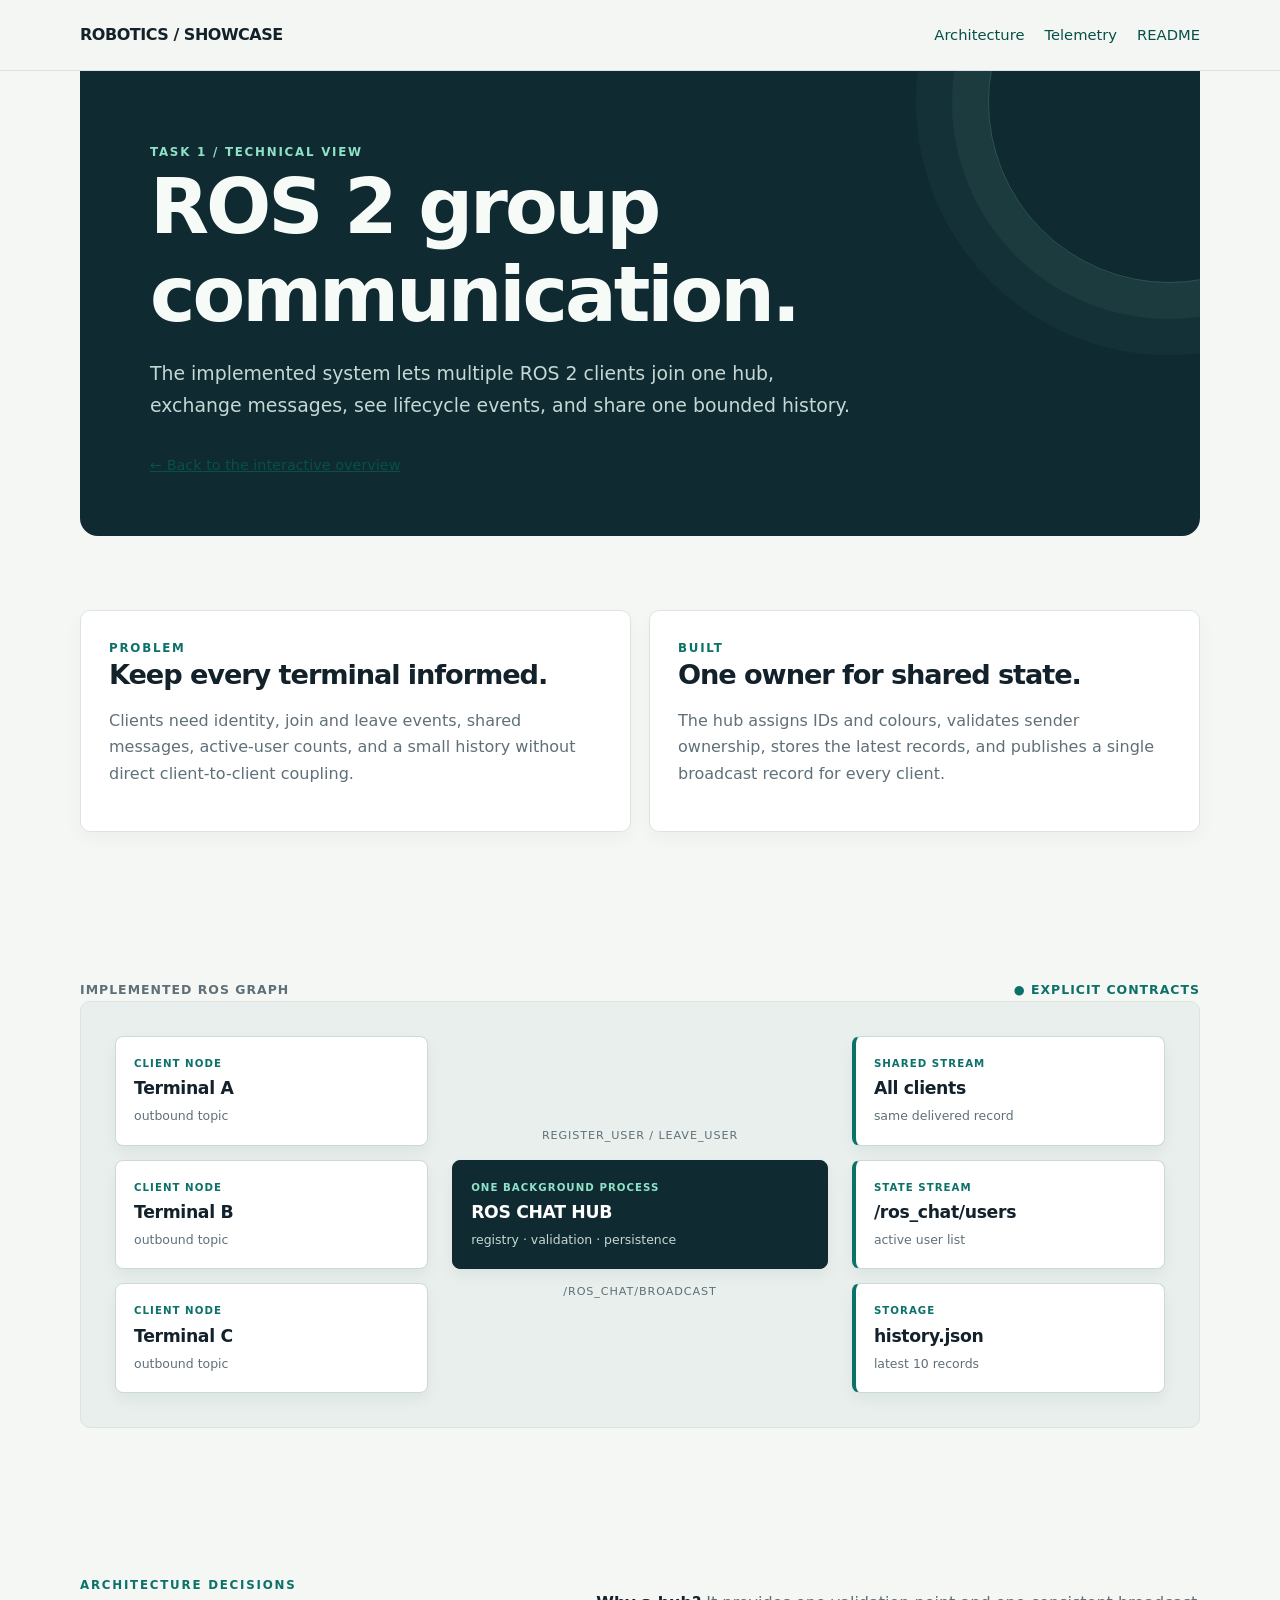
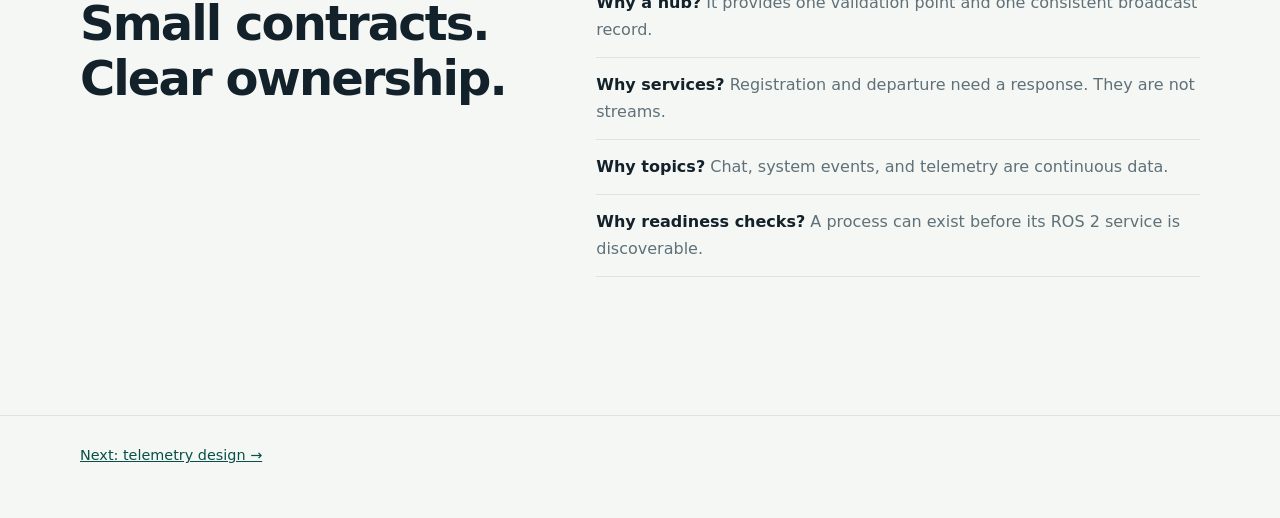
==== site/task1.html @ 0a9f4321 "Focus portfolio on Task 1 and telemetry" ====
<!doctype html><html lang="en"><head><meta charset="utf-8"><meta name="viewport" content="width=device-width, initial-scale=1"><title>Task 1 Architecture — Robotics Showcase</title><link rel="stylesheet" href="styles.css"></head><body><header class="topbar"><div class="wrap nav"><a class="brand" href="index.html">ROBOTICS / SHOWCASE</a><nav><a href="index.html#architecture">Architecture</a><a href="telemetry.html">Telemetry</a><a href="https://github.com/BrennanOwYong/robotics_showcase">README</a></nav></div></header><main><section class="wrap project-hero"><div class="eyebrow">Task 1 / Technical view</div><h1>ROS 2 group communication.</h1><p class="lede">The implemented system lets multiple ROS 2 clients join one hub, exchange messages, see lifecycle events, and share one bounded history.</p><a class="back" href="index.html">← Back to the interactive overview</a></section><section class="wrap section compact-grid"><article class="card"><div class="eyebrow">Problem</div><h2>Keep every terminal informed.</h2><p>Clients need identity, join and leave events, shared messages, active-user counts, and a small history without direct client-to-client coupling.</p></article><article class="card"><div class="eyebrow">Built</div><h2>One owner for shared state.</h2><p>The hub assigns IDs and colours, validates sender ownership, stores the latest records, and publishes a single broadcast record for every client.</p></article></section><section class="wrap section"><div class="diagram-caption"><span>Implemented ROS graph</span><span class="live-dot">● explicit contracts</span></div><div class="large-architecture"><div class="large-column"><div class="node client"><small>client node</small><strong>Terminal A</strong><span>outbound topic</span></div><div class="node client"><small>client node</small><strong>Terminal B</strong><span>outbound topic</span></div><div class="node client"><small>client node</small><strong>Terminal C</strong><span>outbound topic</span></div></div><div class="large-center"><div class="connector-label">register_user / leave_user</div><div class="node hub"><small>one background process</small><strong>ROS CHAT HUB</strong><span>registry · validation · persistence</span></div><div class="connector-label">/ros_chat/broadcast</div></div><div class="large-column"><div class="node output"><small>shared stream</small><strong>All clients</strong><span>same delivered record</span></div><div class="node output"><small>state stream</small><strong>/ros_chat/users</strong><span>active user list</span></div><div class="node output"><small>storage</small><strong>history.json</strong><span>latest 10 records</span></div></div></div></section><section class="wrap section split"><div><div class="eyebrow">Architecture decisions</div><h2>Small contracts. Clear ownership.</h2></div><div class="decision-stack"><p><strong>Why a hub?</strong> It provides one validation point and one consistent broadcast record.</p><p><strong>Why services?</strong> Registration and departure need a response. They are not streams.</p><p><strong>Why topics?</strong> Chat, system events, and telemetry are continuous data.</p><p><strong>Why readiness checks?</strong> A process can exist before its ROS 2 service is discoverable.</p></div></section></main><footer class="site-footer"><div class="wrap"><a href="telemetry.html">Next: telemetry design →</a></div></footer></body></html>
---- site/styles.css ----
:root {
  --ink: #13212b;
  --muted: #5f7078;
  --paper: #f5f7f4;
  --card: #ffffff;
  --line: #dbe4e1;
  --accent: #0c7168;
  --accent-dark: #075047;
  --warm: #f2b84b;
  --max: 1120px;
}

* { box-sizing: border-box; }
html { scroll-behavior: smooth; }
body { margin: 0; color: var(--ink); background: var(--paper); font: 16px/1.65 Inter, ui-sans-serif, system-ui, -apple-system, sans-serif; }
a { color: var(--accent-dark); }
a:hover { color: var(--accent); }
.wrap { width: min(var(--max), calc(100% - 40px)); margin: 0 auto; }
.topbar { padding: 22px 0; border-bottom: 1px solid var(--line); background: rgba(245,247,244,.92); }
.nav { display: flex; justify-content: space-between; gap: 24px; align-items: center; }
.brand { font-weight: 800; letter-spacing: -.03em; text-decoration: none; color: var(--ink); }
.nav a:not(.brand) { margin-left: 20px; text-decoration: none; font-size: .92rem; }
.eyebrow { color: var(--accent); text-transform: uppercase; letter-spacing: .15em; font-size: .74rem; font-weight: 800; }
.hero { position: relative; isolation: isolate; overflow: hidden; padding: 92px 72px 78px; max-width: var(--max); color: #f6fbf8; background: #102a32; border-radius: 0 0 18px 18px; }
.hero::before { content: ""; position: absolute; z-index: -1; width: 450px; height: 450px; right: -120px; top: -180px; border: 1px solid rgba(142, 226, 199, .25); border-radius: 50%; box-shadow: 0 0 0 44px rgba(142, 226, 199, .05), 0 0 0 88px rgba(142, 226, 199, .04), 0 0 0 132px rgba(142, 226, 199, .03); }
.hero::after { content: ""; position: absolute; z-index: -1; inset: 0; opacity: .12; background-image: linear-gradient(rgba(255,255,255,.22) 1px, transparent 1px), linear-gradient(90deg, rgba(255,255,255,.22) 1px, transparent 1px); background-size: 36px 36px; mask-image: linear-gradient(90deg, #000, transparent 80%); }
.hero .eyebrow { color: #8ee2c7; }
.hero .lede { color: #c5d8d4; max-width: 700px; }
.hero-actions { display: flex; flex-wrap: wrap; align-items: center; gap: 18px; }
.text-link { color: #bce9db; text-decoration: none; font-weight: 700; }
.text-link:hover { color: #fff; }
h1, h2, h3 { line-height: 1.15; letter-spacing: -.04em; margin: 0 0 18px; }
h1 { font-size: clamp(2.8rem, 7vw, 5.8rem); }
h2 { font-size: clamp(2rem, 4vw, 3rem); }
h3 { font-size: 1.3rem; }
.lede { color: var(--muted); font-size: 1.18rem; max-width: 720px; }
.button { display: inline-block; margin-top: 20px; padding: 12px 18px; color: #fff; background: var(--accent-dark); border-radius: 4px; text-decoration: none; font-weight: 700; }
.button:hover { color: #fff; background: var(--accent); }
.metrics { display: grid; grid-template-columns: repeat(4, 1fr); margin-top: 26px; border-bottom: 1px solid var(--line); }
.metrics div { display: flex; flex-direction: column; gap: 1px; padding: 20px 24px; border-left: 1px solid var(--line); }
.metrics div:first-child { border-left: 0; padding-left: 0; }
.metrics strong { color: var(--accent-dark); font-size: 2rem; letter-spacing: -.06em; }
.metrics span { color: var(--muted); font-size: .78rem; text-transform: uppercase; letter-spacing: .1em; }
.section { padding: 74px 0; }
.section-head { display: flex; justify-content: space-between; align-items: end; gap: 20px; margin-bottom: 24px; }
.section-head p { max-width: 550px; color: var(--muted); margin: 0; }
.filterbar { display: flex; flex-wrap: wrap; align-items: center; gap: 8px; margin: 28px 0 20px; }
.filter-label { margin-right: 5px; color: var(--muted); font-size: .78rem; text-transform: uppercase; letter-spacing: .1em; font-weight: 800; }
.filter { padding: 8px 13px; color: var(--muted); background: transparent; border: 1px solid var(--line); border-radius: 999px; font: inherit; font-size: .84rem; cursor: pointer; }
.filter:hover, .filter.is-active { color: #fff; background: var(--accent-dark); border-color: var(--accent-dark); }
.grid { display: grid; grid-template-columns: repeat(2, 1fr); gap: 18px; }
.card { padding: 28px; background: var(--card); border: 1px solid var(--line); border-radius: 10px; box-shadow: 0 7px 18px rgba(16, 46, 50, .04); }
.card p { color: var(--muted); }
.card-link { text-decoration: none; display: block; color: inherit; height: 100%; }
.card-link { transition: transform .18s ease, box-shadow .18s ease, border-color .18s ease; }
.card-link.reveal { animation: rise .5s both; }
.card-link:hover { transform: translateY(-4px); border-color: #8fcabc; box-shadow: 0 15px 30px rgba(16, 46, 50, .1); }
.card-link:hover h3 { color: var(--accent); }
.card-link[hidden] { display: none; }
.tags { display: flex; flex-wrap: wrap; gap: 7px; margin: 18px 0 0; }
.tag { color: var(--accent-dark); background: #e7f1ee; padding: 4px 8px; border-radius: 999px; font-size: .78rem; font-weight: 700; }
.split { display: grid; grid-template-columns: .85fr 1.15fr; gap: 70px; }
.split p, .split li { color: var(--muted); }
.section-intro { max-width: 360px; }
.approach-list { border-top: 1px solid var(--line); }
.approach-list div { display: grid; grid-template-columns: 46px 1fr; gap: 16px; border-bottom: 1px solid var(--line); }
.approach-list span { padding-top: 18px; color: var(--accent); font-weight: 800; font-size: .8rem; }
.approach-list p { margin: 14px 0; }
.site-footer { margin-top: 64px; padding: 28px 0 50px; border-top: 1px solid var(--line); color: var(--muted); font-size: .9rem; }
.project-hero { position: relative; isolation: isolate; overflow: hidden; padding: 72px 70px 58px; max-width: var(--max); color: #f6fbf8; background: #102a32; border-radius: 0 0 18px 18px; }
.project-hero::after { content: ""; position: absolute; z-index: -1; width: 360px; height: 360px; right: -150px; top: -150px; border: 1px solid rgba(142,226,199,.22); border-radius: 50%; box-shadow: 0 0 0 36px rgba(142,226,199,.05), 0 0 0 72px rgba(142,226,199,.04); }
.project-hero .eyebrow { color: #8ee2c7; }
.project-hero .lede { color: #c5d8d4; }
.project-hero h1 { font-size: clamp(2.6rem, 6vw, 4.8rem); }
.project-meta { display: flex; flex-wrap: wrap; gap: 8px; margin-top: 24px; }
.project-body { display: grid; grid-template-columns: 1.4fr .6fr; gap: 54px; padding-bottom: 70px; }
.project-body h2 { margin-top: 42px; font-size: 2rem; }
.project-body h2:first-child { margin-top: 0; }
.project-body p, .project-body li { color: var(--muted); }
.facts { height: max-content; position: sticky; top: 20px; }
.facts dl { margin: 0; }
.facts dt { margin-top: 18px; color: var(--accent); font-size: .75rem; font-weight: 800; letter-spacing: .1em; text-transform: uppercase; }
.facts dd { margin: 3px 0 0; color: var(--ink); }
code { padding: 2px 5px; background: #eaf0ee; border-radius: 3px; font-size: .9em; }
pre { padding: 18px; overflow-x: auto; background: #15252a; color: #d9ebe6; border-radius: 6px; }
.back { display: inline-block; margin-top: 14px; font-size: .9rem; }
@keyframes rise { from { opacity: 0; transform: translateY(9px); } to { opacity: 1; transform: translateY(0); } }
@media (max-width: 760px) { .nav { align-items: flex-start; } .nav a:not(.brand) { margin-left: 10px; } .grid, .split, .project-body, .metrics { grid-template-columns: 1fr; } .hero, .project-hero { padding: 60px 28px; border-radius: 0 0 12px 12px; } .hero h1 { font-size: clamp(2.6rem, 14vw, 4rem); } .metrics div, .metrics div:first-child { padding: 14px 0; border-left: 0; border-bottom: 1px solid var(--line); } .metrics div:last-child { border-bottom: 0; } .facts { position: static; } }

/* Task 1 and telemetry presentation */
.view-tabs { display: flex; gap: 8px; margin: 28px 0 12px; }
.view-tab { padding: 12px 16px; color: var(--muted); background: #e9efec; border: 1px solid transparent; border-radius: 6px 6px 0 0; font: inherit; font-size: .88rem; font-weight: 800; cursor: pointer; }
.view-tab:hover, .view-tab.is-active { color: #fff; background: var(--accent-dark); }
.architecture-panel { display: none; padding: 24px; background: #e8efec; border: 1px solid var(--line); border-radius: 0 10px 10px 10px; }
.architecture-panel.is-active { display: block; animation: rise .3s both; }
.diagram-caption, .diagram-foot { display: flex; justify-content: space-between; gap: 18px; color: var(--muted); font-size: .78rem; text-transform: uppercase; letter-spacing: .08em; font-weight: 800; }
.diagram-foot { margin-top: 22px; color: var(--accent-dark); font-size: .72rem; }
.live-dot { color: var(--accent); }.live-dot.amber { color: #b77718; }
.flow-diagram { display: grid; grid-template-columns: 1fr auto 1fr auto 1fr; align-items: center; gap: 14px; margin: 24px 0 0; }
.node { display: flex; flex-direction: column; gap: 3px; min-height: 100px; justify-content: center; padding: 18px; background: #fff; border: 1px solid #cbdad5; border-radius: 8px; box-shadow: 0 7px 15px rgba(16,46,50,.05); }
.node small { color: var(--accent); text-transform: uppercase; letter-spacing: .1em; font-size: .64rem; font-weight: 800; }.node strong { font-size: 1.08rem; letter-spacing: -.02em; }.node span { color: var(--muted); font-size: .78rem; }
.node.hub { color: #fff; background: #102a32; border-color: #102a32; }.node.hub small { color: #8ee2c7; }.node.hub span { color: #c5d8d4; }
.arrow { color: var(--accent-dark); text-align: center; font-size: 1.5rem; font-weight: 800; }.arrow span { display: block; color: var(--muted); font-size: .64rem; text-transform: uppercase; letter-spacing: .08em; }
.compact-grid { display: grid; grid-template-columns: 1fr 1fr; gap: 18px; }.compact-grid h2 { font-size: 1.7rem; }.inline-link { display: inline-block; margin-top: 12px; font-weight: 800; text-decoration: none; }
.decision-grid { display: grid; grid-template-columns: 1fr 1fr; gap: 16px; }.decision { padding: 20px; border-top: 2px solid var(--accent); background: #fff; }.decision span, .story-step > span { color: var(--accent); font-size: .75rem; font-weight: 900; letter-spacing: .1em; }.decision h3 { margin: 8px 0 6px; font-size: 1.05rem; }.decision p, .story-step p { margin: 0; color: var(--muted); font-size: .92rem; }
.telemetry-section { padding-top: 42px; }.telemetry-console { overflow: hidden; margin: 24px 0 10px; color: #d9ebe6; background: #15252a; border-radius: 9px; box-shadow: 0 12px 28px rgba(16,46,50,.15); }.console-head { display: flex; align-items: center; gap: 14px; padding: 13px 18px; background: #1e353b; font-size: .78rem; }.console-head i { display: inline-block; width: 8px; height: 8px; margin-right: 4px; background: #ef6b5b; border-radius: 50%; }.console-head i:nth-child(2) { background: #f2b84b; }.console-head i:nth-child(3) { background: #77d6a9; }.console-state { margin-left: auto; color: #8aa7a1; }.console-body { padding: 22px; }.event-buttons { display: flex; flex-wrap: wrap; gap: 8px; }.event-buttons button { padding: 8px 10px; color: #b8d9d0; background: transparent; border: 1px solid #45625f; border-radius: 4px; font: inherit; font-size: .72rem; font-weight: 800; cursor: pointer; }.event-buttons button:hover, .event-buttons button.is-selected { color: #15252a; background: #8ee2c7; }.console-body pre { margin: 22px 0; padding: 0; color: #b8d9d0; background: transparent; }.console-result { display: flex; align-items: center; gap: 9px; color: #8ee2c7; font-size: .82rem; }.pulse { width: 7px; height: 7px; background: #8ee2c7; border-radius: 50%; box-shadow: 0 0 0 5px rgba(142,226,199,.14); }
.project-hero { position: relative; isolation: isolate; overflow: hidden; padding: 72px 70px 58px; max-width: var(--max); color: #f6fbf8; background: #102a32; border-radius: 0 0 18px 18px; }.project-hero::after { content: ""; position: absolute; z-index: -1; width: 360px; height: 360px; right: -150px; top: -150px; border: 1px solid rgba(142,226,199,.22); border-radius: 50%; box-shadow: 0 0 0 36px rgba(142,226,199,.05), 0 0 0 72px rgba(142,226,199,.04); }.project-hero .eyebrow { color: #8ee2c7; }.project-hero .lede { color: #c5d8d4; }.project-hero h1 { font-size: clamp(2.6rem, 6vw, 4.8rem); }
.large-architecture { display: grid; grid-template-columns: 1fr 1.2fr 1fr; align-items: center; gap: 24px; padding: 34px; background: #e8efec; border: 1px solid var(--line); border-radius: 10px; }.large-column { display: grid; gap: 14px; }.large-center { display: grid; gap: 14px; align-items: center; }.connector-label { color: var(--muted); text-align: center; font-size: .7rem; text-transform: uppercase; letter-spacing: .08em; }.node.output { border-left: 4px solid var(--accent); }.decision-stack p { margin: 0; padding: 14px 0; color: var(--muted); border-bottom: 1px solid var(--line); }.decision-stack strong { color: var(--ink); }.telemetry-story { max-width: 760px; margin: 0 auto; }.story-step { display: grid; grid-template-columns: 54px 1fr; gap: 18px; align-items: start; padding: 20px 24px; background: #fff; border: 1px solid var(--line); border-radius: 8px; }.story-step h3 { margin: 0 0 4px; }.story-line { width: 2px; height: 28px; margin-left: 27px; background: #a7cec1; }.code-card { margin: 0; background: #15252a; color: #b8d9d0; }
@media (max-width: 760px) { .flow-diagram { grid-template-columns: 1fr; }.arrow { transform: rotate(90deg); }.diagram-foot, .diagram-caption { flex-direction: column; gap: 6px; }.decision-grid, .compact-grid, .large-architecture { grid-template-columns: 1fr; }.large-architecture { padding: 20px; } }
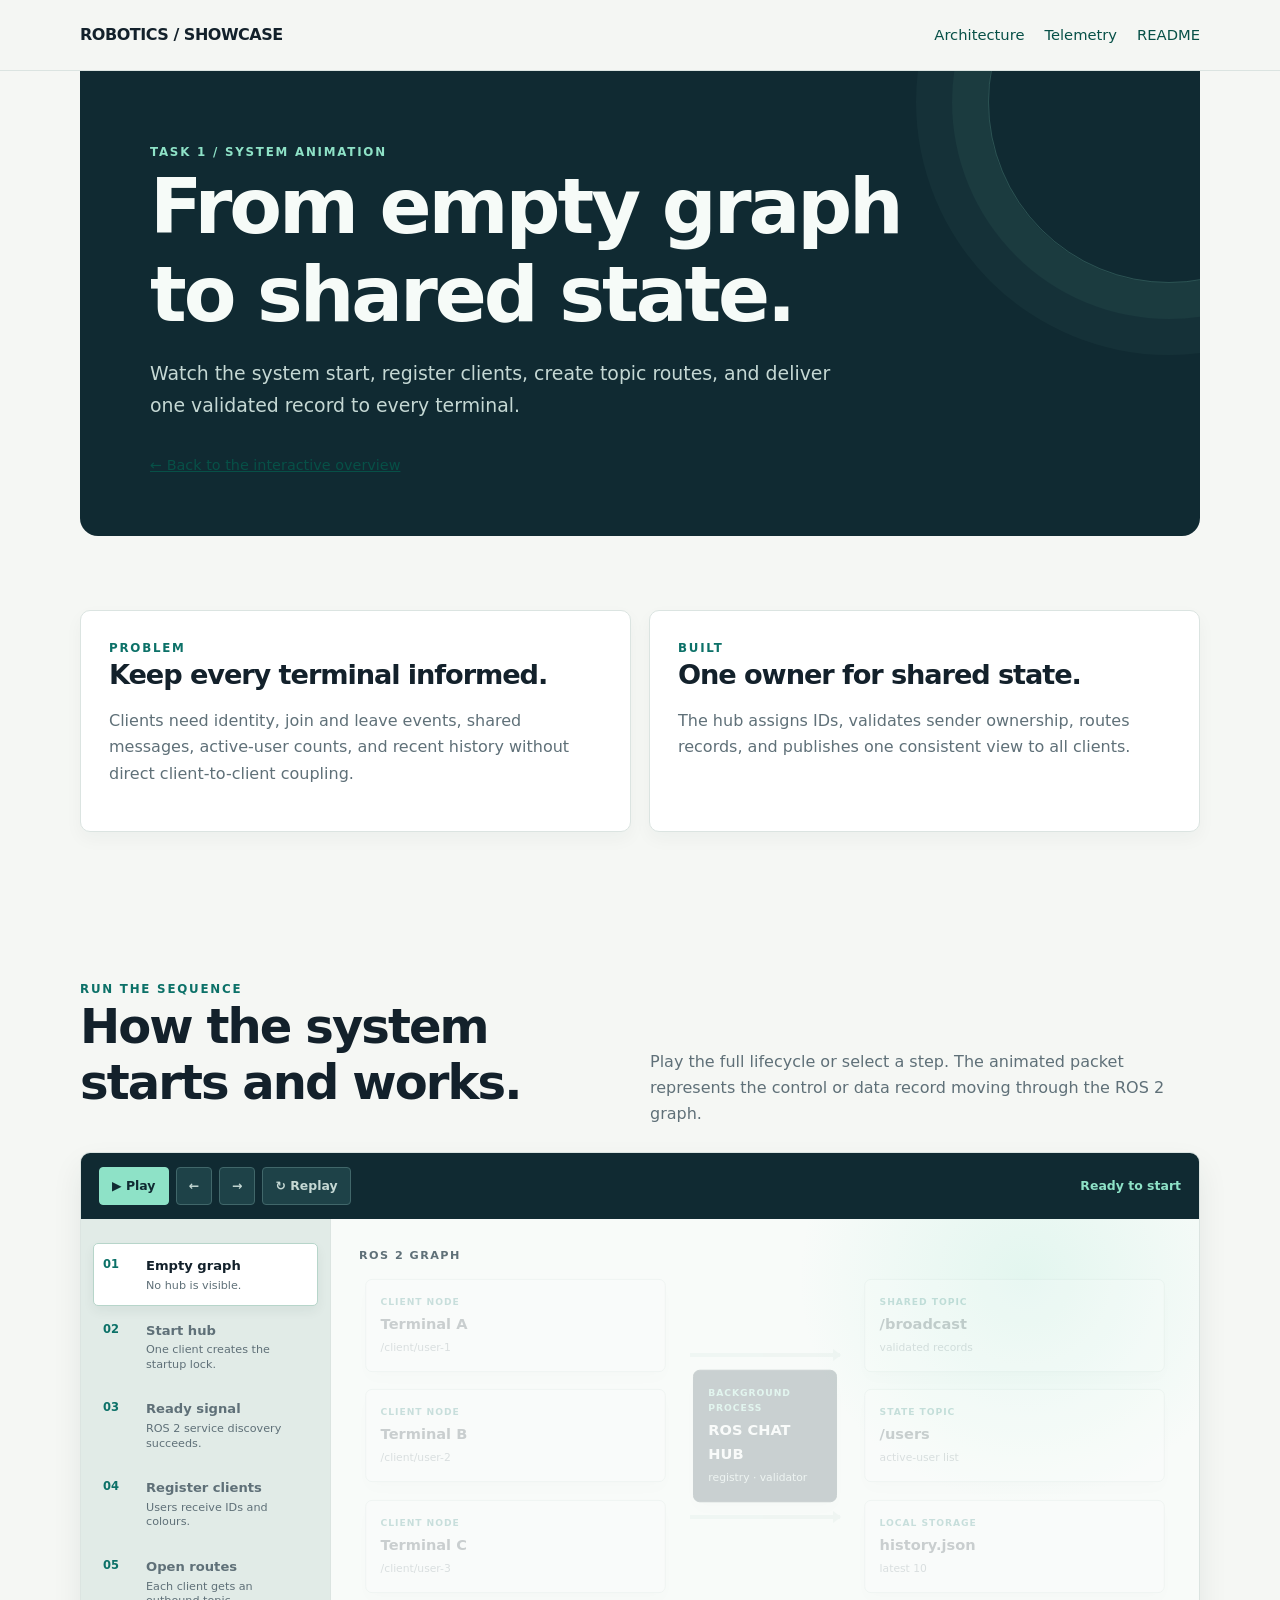
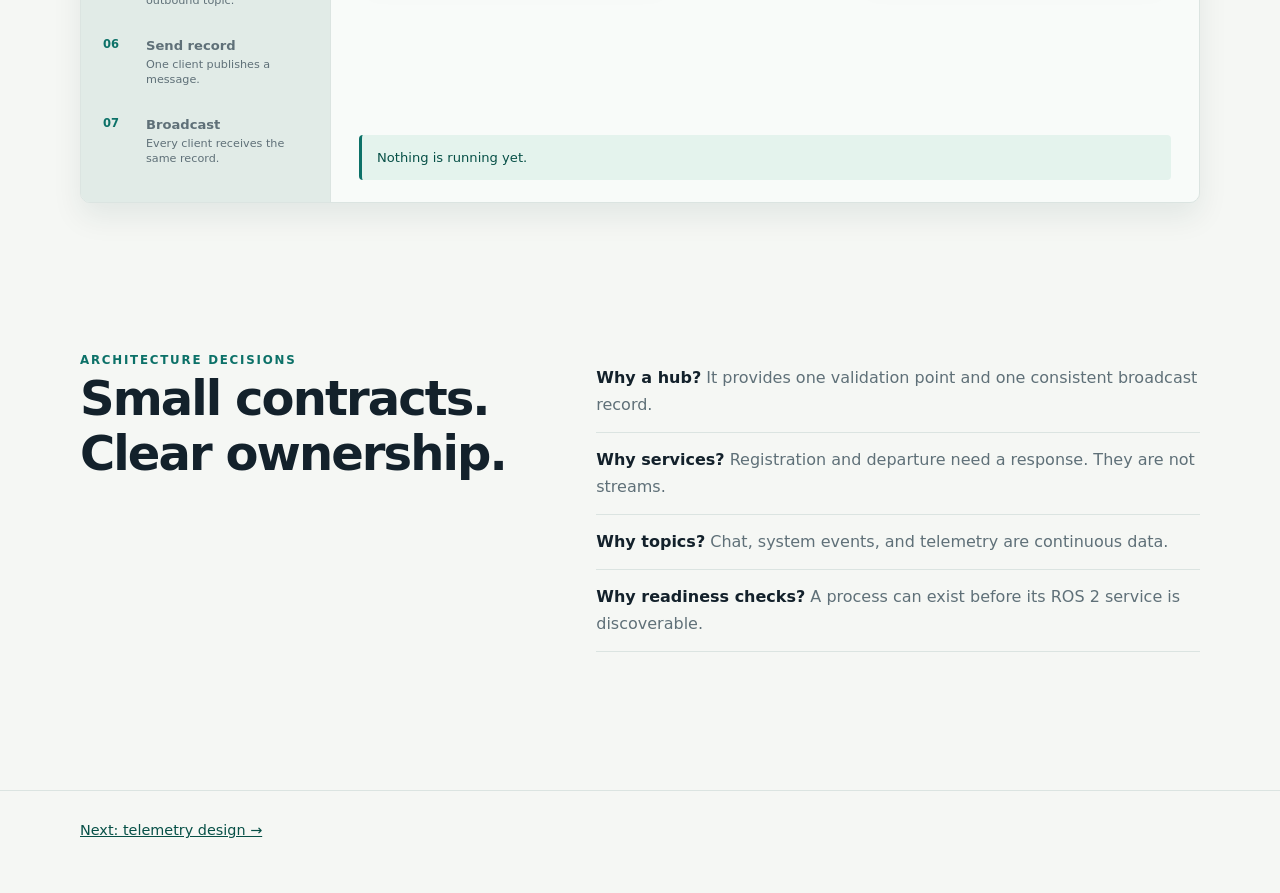
==== commit 391e776b: "Add interactive Task 1 system animation" ====
--- a/site/task1.html
+++ b/site/task1.html
@@ -1 +1,19 @@
-<!doctype html><html lang="en"><head><meta charset="utf-8"><meta name="viewport" content="width=device-width, initial-scale=1"><title>Task 1 Architecture — Robotics Showcase</title><link rel="stylesheet" href="styles.css"></head><body><header class="topbar"><div class="wrap nav"><a class="brand" href="index.html">ROBOTICS / SHOWCASE</a><nav><a href="index.html#architecture">Architecture</a><a href="telemetry.html">Telemetry</a><a href="https://github.com/BrennanOwYong/robotics_showcase">README</a></nav></div></header><main><section class="wrap project-hero"><div class="eyebrow">Task 1 / Technical view</div><h1>ROS 2 group communication.</h1><p class="lede">The implemented system lets multiple ROS 2 clients join one hub, exchange messages, see lifecycle events, and share one bounded history.</p><a class="back" href="index.html">← Back to the interactive overview</a></section><section class="wrap section compact-grid"><article class="card"><div class="eyebrow">Problem</div><h2>Keep every terminal informed.</h2><p>Clients need identity, join and leave events, shared messages, active-user counts, and a small history without direct client-to-client coupling.</p></article><article class="card"><div class="eyebrow">Built</div><h2>One owner for shared state.</h2><p>The hub assigns IDs and colours, validates sender ownership, stores the latest records, and publishes a single broadcast record for every client.</p></article></section><section class="wrap section"><div class="diagram-caption"><span>Implemented ROS graph</span><span class="live-dot">● explicit contracts</span></div><div class="large-architecture"><div class="large-column"><div class="node client"><small>client node</small><strong>Terminal A</strong><span>outbound topic</span></div><div class="node client"><small>client node</small><strong>Terminal B</strong><span>outbound topic</span></div><div class="node client"><small>client node</small><strong>Terminal C</strong><span>outbound topic</span></div></div><div class="large-center"><div class="connector-label">register_user / leave_user</div><div class="node hub"><small>one background process</small><strong>ROS CHAT HUB</strong><span>registry · validation · persistence</span></div><div class="connector-label">/ros_chat/broadcast</div></div><div class="large-column"><div class="node output"><small>shared stream</small><strong>All clients</strong><span>same delivered record</span></div><div class="node output"><small>state stream</small><strong>/ros_chat/users</strong><span>active user list</span></div><div class="node output"><small>storage</small><strong>history.json</strong><span>latest 10 records</span></div></div></div></section><section class="wrap section split"><div><div class="eyebrow">Architecture decisions</div><h2>Small contracts. Clear ownership.</h2></div><div class="decision-stack"><p><strong>Why a hub?</strong> It provides one validation point and one consistent broadcast record.</p><p><strong>Why services?</strong> Registration and departure need a response. They are not streams.</p><p><strong>Why topics?</strong> Chat, system events, and telemetry are continuous data.</p><p><strong>Why readiness checks?</strong> A process can exist before its ROS 2 service is discoverable.</p></div></section></main><footer class="site-footer"><div class="wrap"><a href="telemetry.html">Next: telemetry design →</a></div></footer></body></html>
+<!doctype html>
+<html lang="en">
+<head><meta charset="utf-8"><meta name="viewport" content="width=device-width, initial-scale=1"><title>Task 1 Architecture — Robotics Showcase</title><link rel="stylesheet" href="styles.css"></head>
+<body>
+<header class="topbar"><div class="wrap nav"><a class="brand" href="index.html">ROBOTICS / SHOWCASE</a><nav><a href="index.html#architecture">Architecture</a><a href="telemetry.html">Telemetry</a><a href="https://github.com/BrennanOwYong/robotics_showcase">README</a></nav></div></header>
+<main>
+  <section class="wrap project-hero"><div class="eyebrow">Task 1 / System animation</div><h1>From empty graph<br>to shared state.</h1><p class="lede">Watch the system start, register clients, create topic routes, and deliver one validated record to every terminal.</p><a class="back" href="index.html">← Back to the interactive overview</a></section>
+  <section class="wrap section compact-grid"><article class="card"><div class="eyebrow">Problem</div><h2>Keep every terminal informed.</h2><p>Clients need identity, join and leave events, shared messages, active-user counts, and recent history without direct client-to-client coupling.</p></article><article class="card"><div class="eyebrow">Built</div><h2>One owner for shared state.</h2><p>The hub assigns IDs, validates sender ownership, routes records, and publishes one consistent view to all clients.</p></article></section>
+  <section class="wrap section" id="system-animation"><div class="section-head"><div><div class="eyebrow">Run the sequence</div><h2>How the system starts and works.</h2></div><p>Play the full lifecycle or select a step. The animated packet represents the control or data record moving through the ROS 2 graph.</p></div>
+    <div class="animation-shell" data-animation>
+      <div class="animation-toolbar"><div class="animation-buttons"><button class="anim-button primary" type="button" data-action="play">▶ Play</button><button class="anim-button" type="button" data-action="previous">←</button><button class="anim-button" type="button" data-action="next">→</button><button class="anim-button" type="button" data-action="restart">↻ Replay</button></div><span class="animation-status" data-status>Ready to start</span></div>
+      <div class="animation-body"><ol class="animation-steps" aria-label="System lifecycle steps"><li><button type="button" data-step="0"><b>01</b><span>Empty graph<small>No hub is visible.</small></span></button></li><li><button type="button" data-step="1"><b>02</b><span>Start hub<small>One client creates the startup lock.</small></span></button></li><li><button type="button" data-step="2"><b>03</b><span>Ready signal<small>ROS 2 service discovery succeeds.</small></span></button></li><li><button type="button" data-step="3"><b>04</b><span>Register clients<small>Users receive IDs and colours.</small></span></button></li><li><button type="button" data-step="4"><b>05</b><span>Open routes<small>Each client gets an outbound topic.</small></span></button></li><li><button type="button" data-step="5"><b>06</b><span>Send record<small>One client publishes a message.</small></span></button></li><li><button type="button" data-step="6"><b>07</b><span>Broadcast<small>Every client receives the same record.</small></span></button></li></ol>
+        <div class="animation-scene" data-scene data-step="0"><div class="scene-label">ROS 2 graph</div><div class="scene-grid"><div class="scene-column clients"><div class="anim-node client-a"><small>client node</small><strong>Terminal A</strong><span>/client/user-1</span></div><div class="anim-node client-b"><small>client node</small><strong>Terminal B</strong><span>/client/user-2</span></div><div class="anim-node client-c"><small>client node</small><strong>Terminal C</strong><span>/client/user-3</span></div></div><div class="scene-middle"><div class="route route-in"></div><div class="anim-node anim-hub"><small>background process</small><strong>ROS CHAT HUB</strong><span>registry · validator</span></div><div class="route route-out"></div></div><div class="scene-column outputs"><div class="anim-node output-a"><small>shared topic</small><strong>/broadcast</strong><span>validated records</span></div><div class="anim-node output-b"><small>state topic</small><strong>/users</strong><span>active-user list</span></div><div class="anim-node output-c"><small>local storage</small><strong>history.json</strong><span>latest 10</span></div></div></div><div class="packet" data-packet>message</div><div class="scene-caption" data-caption>Nothing is running yet.</div></div>
+      </div>
+    </div>
+  </section>
+  <section class="wrap section split"><div><div class="eyebrow">Architecture decisions</div><h2>Small contracts. Clear ownership.</h2></div><div class="decision-stack"><p><strong>Why a hub?</strong> It provides one validation point and one consistent broadcast record.</p><p><strong>Why services?</strong> Registration and departure need a response. They are not streams.</p><p><strong>Why topics?</strong> Chat, system events, and telemetry are continuous data.</p><p><strong>Why readiness checks?</strong> A process can exist before its ROS 2 service is discoverable.</p></div></section>
+</main><footer class="site-footer"><div class="wrap"><a href="telemetry.html">Next: telemetry design →</a></div></footer><script src="app.js"></script>
+</body></html>
--- a/site/styles.css
+++ b/site/styles.css
@@ -107,3 +107,12 @@
 .project-hero { position: relative; isolation: isolate; overflow: hidden; padding: 72px 70px 58px; max-width: var(--max); color: #f6fbf8; background: #102a32; border-radius: 0 0 18px 18px; }.project-hero::after { content: ""; position: absolute; z-index: -1; width: 360px; height: 360px; right: -150px; top: -150px; border: 1px solid rgba(142,226,199,.22); border-radius: 50%; box-shadow: 0 0 0 36px rgba(142,226,199,.05), 0 0 0 72px rgba(142,226,199,.04); }.project-hero .eyebrow { color: #8ee2c7; }.project-hero .lede { color: #c5d8d4; }.project-hero h1 { font-size: clamp(2.6rem, 6vw, 4.8rem); }
 .large-architecture { display: grid; grid-template-columns: 1fr 1.2fr 1fr; align-items: center; gap: 24px; padding: 34px; background: #e8efec; border: 1px solid var(--line); border-radius: 10px; }.large-column { display: grid; gap: 14px; }.large-center { display: grid; gap: 14px; align-items: center; }.connector-label { color: var(--muted); text-align: center; font-size: .7rem; text-transform: uppercase; letter-spacing: .08em; }.node.output { border-left: 4px solid var(--accent); }.decision-stack p { margin: 0; padding: 14px 0; color: var(--muted); border-bottom: 1px solid var(--line); }.decision-stack strong { color: var(--ink); }.telemetry-story { max-width: 760px; margin: 0 auto; }.story-step { display: grid; grid-template-columns: 54px 1fr; gap: 18px; align-items: start; padding: 20px 24px; background: #fff; border: 1px solid var(--line); border-radius: 8px; }.story-step h3 { margin: 0 0 4px; }.story-line { width: 2px; height: 28px; margin-left: 27px; background: #a7cec1; }.code-card { margin: 0; background: #15252a; color: #b8d9d0; }
 @media (max-width: 760px) { .flow-diagram { grid-template-columns: 1fr; }.arrow { transform: rotate(90deg); }.diagram-foot, .diagram-caption { flex-direction: column; gap: 6px; }.decision-grid, .compact-grid, .large-architecture { grid-template-columns: 1fr; }.large-architecture { padding: 20px; } }
+.animation-shell { overflow: hidden; background: #eef4f1; border: 1px solid var(--line); border-radius: 10px; box-shadow: 0 14px 30px rgba(16,46,50,.08); }
+.animation-toolbar { display: flex; align-items: center; justify-content: space-between; gap: 16px; padding: 14px 18px; background: #102a32; color: #c5d8d4; }.animation-buttons { display: flex; gap: 7px; }.anim-button { padding: 8px 12px; color: #c5d8d4; background: #1e4248; border: 1px solid #41676a; border-radius: 4px; font: inherit; font-size: .78rem; font-weight: 800; cursor: pointer; }.anim-button:hover, .anim-button.primary { color: #102a32; background: #8ee2c7; border-color: #8ee2c7; }.animation-status { color: #8ee2c7; font-size: .78rem; font-weight: 800; }
+.animation-body { display: grid; grid-template-columns: 250px 1fr; min-height: 520px; }.animation-steps { display: grid; align-content: center; gap: 2px; margin: 0; padding: 24px 12px; list-style: none; background: #e1ebe7; border-right: 1px solid var(--line); }.animation-steps button { display: grid; grid-template-columns: 35px 1fr; gap: 8px; width: 100%; padding: 11px 9px; color: var(--muted); text-align: left; background: transparent; border: 1px solid transparent; border-radius: 5px; font: inherit; cursor: pointer; }.animation-steps button:hover, .animation-steps button.is-current { color: var(--ink); background: #fff; border-color: #b7d5ca; box-shadow: 0 5px 12px rgba(16,46,50,.06); }.animation-steps b { color: var(--accent); font-size: .72rem; }.animation-steps span { font-weight: 800; font-size: .82rem; }.animation-steps small { display: block; margin-top: 2px; color: var(--muted); font-size: .7rem; font-weight: 400; line-height: 1.3; }
+.animation-scene { position: relative; overflow: hidden; padding: 28px; background: radial-gradient(circle at 80% 10%, rgba(142,226,199,.2), transparent 26%), #f8fbf9; }.scene-label { color: var(--muted); text-transform: uppercase; letter-spacing: .13em; font-size: .7rem; font-weight: 800; }.scene-grid { display: grid; grid-template-columns: 1fr 150px 1fr; align-items: center; gap: 18px; min-height: 340px; }.scene-column { display: grid; gap: 13px; }.scene-middle { display: grid; gap: 10px; align-items: center; }.anim-node { position: relative; z-index: 2; display: flex; flex-direction: column; gap: 3px; min-height: 88px; justify-content: center; padding: 15px; background: #fff; border: 1px solid #cbdad5; border-radius: 7px; box-shadow: 0 8px 18px rgba(16,46,50,.06); opacity: .2; transform: scale(.96); transition: opacity .45s ease, transform .45s ease, border-color .45s ease, box-shadow .45s ease; }.anim-node small { color: var(--accent); text-transform: uppercase; letter-spacing: .1em; font-size: .6rem; font-weight: 800; }.anim-node strong { font-size: .95rem; }.anim-node span { color: var(--muted); font-size: .7rem; }.anim-hub { color: #fff; background: #102a32; border-color: #102a32; }.anim-hub small { color: #8ee2c7; }.anim-hub span { color: #c5d8d4; }.route { position: relative; height: 4px; background: #bed5cd; opacity: .15; transition: opacity .4s ease, background .4s ease; }.route::after { content: ""; position: absolute; top: -4px; right: -1px; border-top: 6px solid transparent; border-bottom: 6px solid transparent; border-left: 8px solid #bed5cd; }
+.scene-caption { position: absolute; right: 28px; bottom: 22px; left: 28px; padding: 12px 15px; color: var(--accent-dark); background: #e4f3ed; border-left: 3px solid var(--accent); border-radius: 4px; font-size: .82rem; }.caption-pop { animation: caption-pop .45s both; }.packet { position: absolute; z-index: 5; top: 50%; left: 24%; display: none; padding: 5px 8px; color: #102a32; background: #f2b84b; border-radius: 4px; font-size: .65rem; font-weight: 900; box-shadow: 0 5px 12px rgba(16,46,50,.2); }
+[data-step="1"] .anim-hub, [data-step="2"] .anim-hub, [data-step="3"] .anim-hub, [data-step="4"] .anim-hub, [data-step="5"] .anim-hub, [data-step="6"] .anim-hub { opacity: 1; transform: scale(1); } [data-step="2"] .route-in, [data-step="3"] .route-in, [data-step="4"] .route-in, [data-step="5"] .route-in, [data-step="6"] .route-in, [data-step="4"] .route-out, [data-step="5"] .route-out, [data-step="6"] .route-out { opacity: 1; background: #8fcabc; }
+[data-step="3"] .anim-node.client-a, [data-step="3"] .anim-node.client-b, [data-step="3"] .anim-node.client-c, [data-step="4"] .anim-node.client-a, [data-step="4"] .anim-node.client-b, [data-step="4"] .anim-node.client-c, [data-step="5"] .anim-node.client-a, [data-step="5"] .anim-node.client-b, [data-step="5"] .anim-node.client-c, [data-step="6"] .anim-node.client-a, [data-step="6"] .anim-node.client-b, [data-step="6"] .anim-node.client-c { opacity: 1; transform: scale(1); } [data-step="6"] .anim-node.output-a, [data-step="6"] .anim-node.output-b, [data-step="6"] .anim-node.output-c { opacity: 1; transform: scale(1); border-color: #8fcabc; box-shadow: 0 0 0 5px rgba(142,226,199,.16), 0 8px 18px rgba(16,46,50,.06); } [data-step="5"] .client-a { border-color: #f2b84b; box-shadow: 0 0 0 5px rgba(242,184,75,.18); } [data-step="5"] .packet { display: block; animation: packet-hub 1s both; } [data-step="6"] .packet { display: block; animation: packet-broadcast 1.15s both; }
+@keyframes packet-hub { from { left: 22%; opacity: 0; } 15% { opacity: 1; } to { left: 48%; opacity: 1; } } @keyframes packet-broadcast { from { left: 49%; opacity: 0; } 15% { opacity: 1; } to { left: 78%; opacity: 1; } } @keyframes caption-pop { from { opacity: .2; transform: translateY(7px); } to { opacity: 1; transform: translateY(0); } }
+@media (max-width: 760px) { .animation-toolbar { align-items: flex-start; flex-direction: column; }.animation-body { grid-template-columns: 1fr; }.animation-steps { grid-template-columns: 1fr 1fr; border-right: 0; border-bottom: 1px solid var(--line); }.animation-scene { min-height: 620px; }.scene-grid { grid-template-columns: 1fr; min-height: 470px; }.scene-middle { order: -1; }.route { width: 4px; height: 24px; margin: 0 auto; }.route::after { top: auto; right: -4px; bottom: -6px; border-top: 8px solid #bed5cd; border-right: 6px solid transparent; border-bottom: 0; border-left: 6px solid transparent; }.packet { top: 45%; left: 47%; }.scene-caption { right: 16px; bottom: 16px; left: 16px; } }
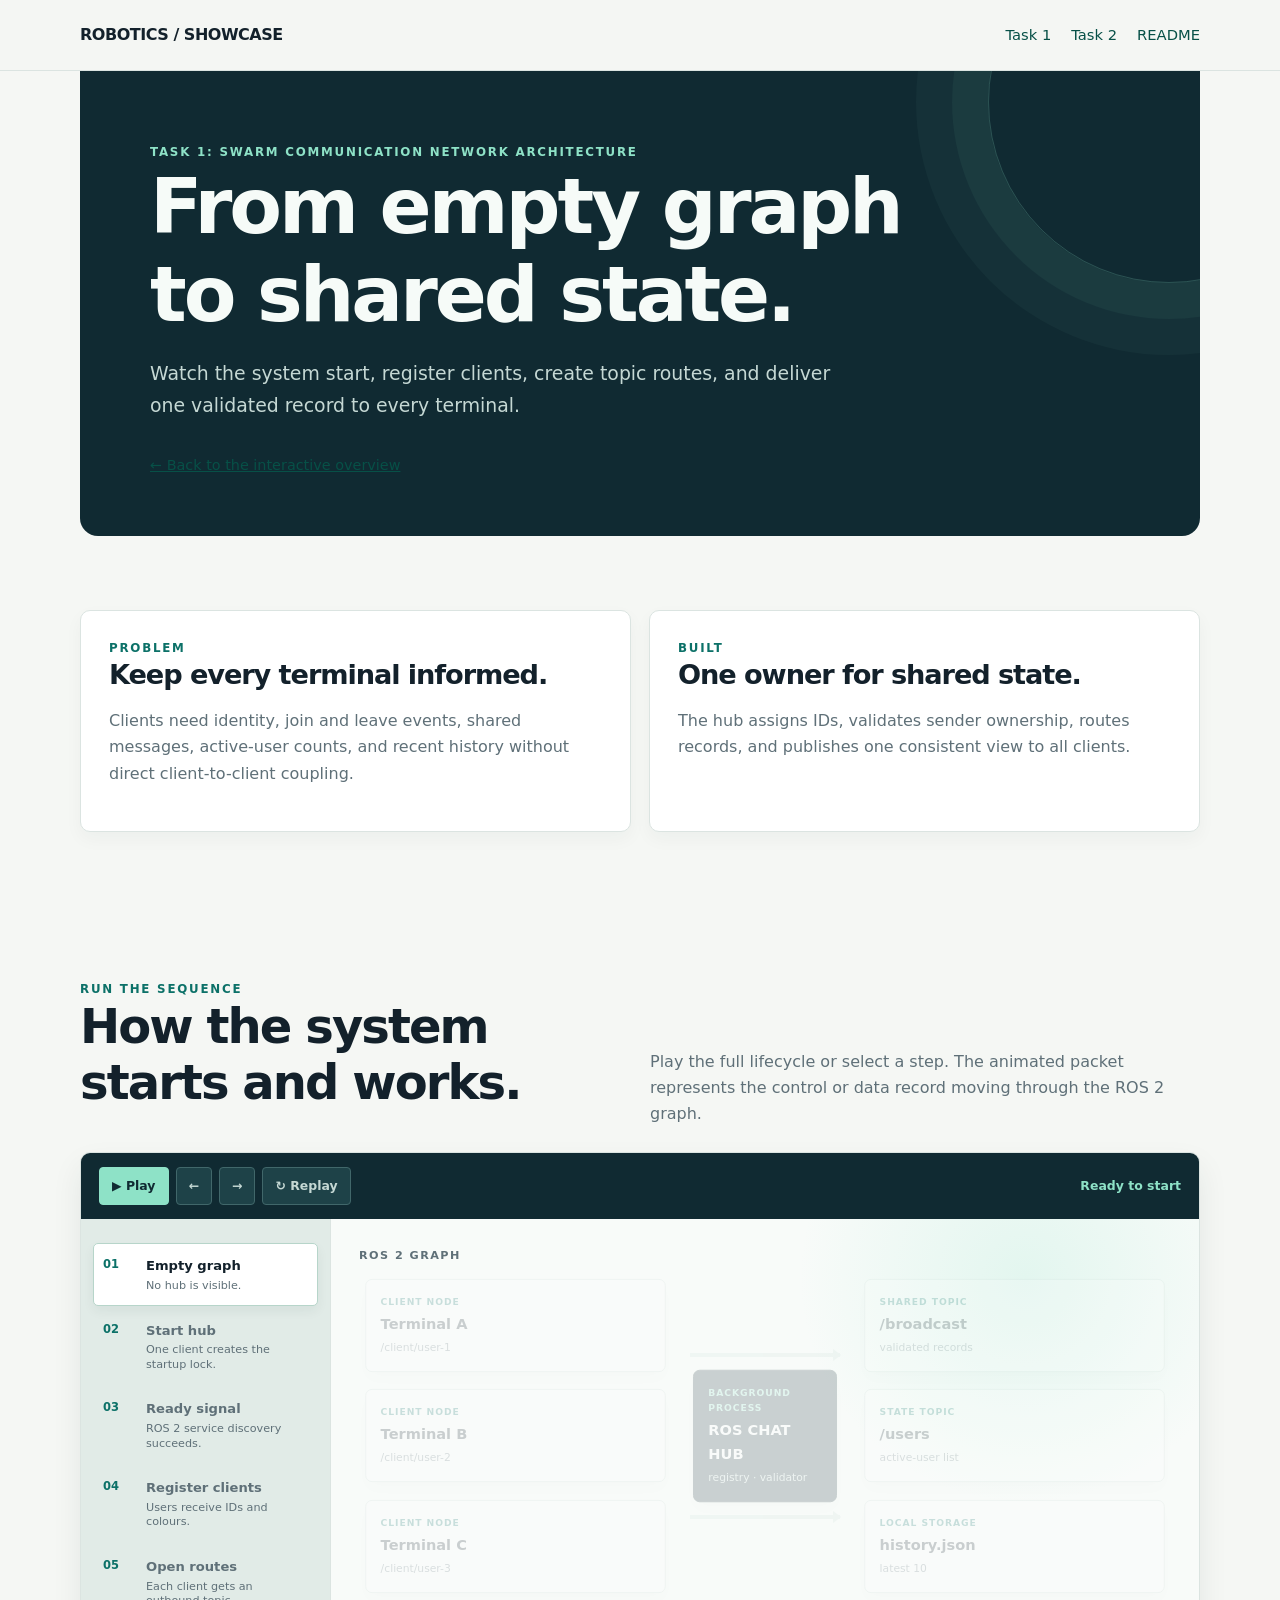
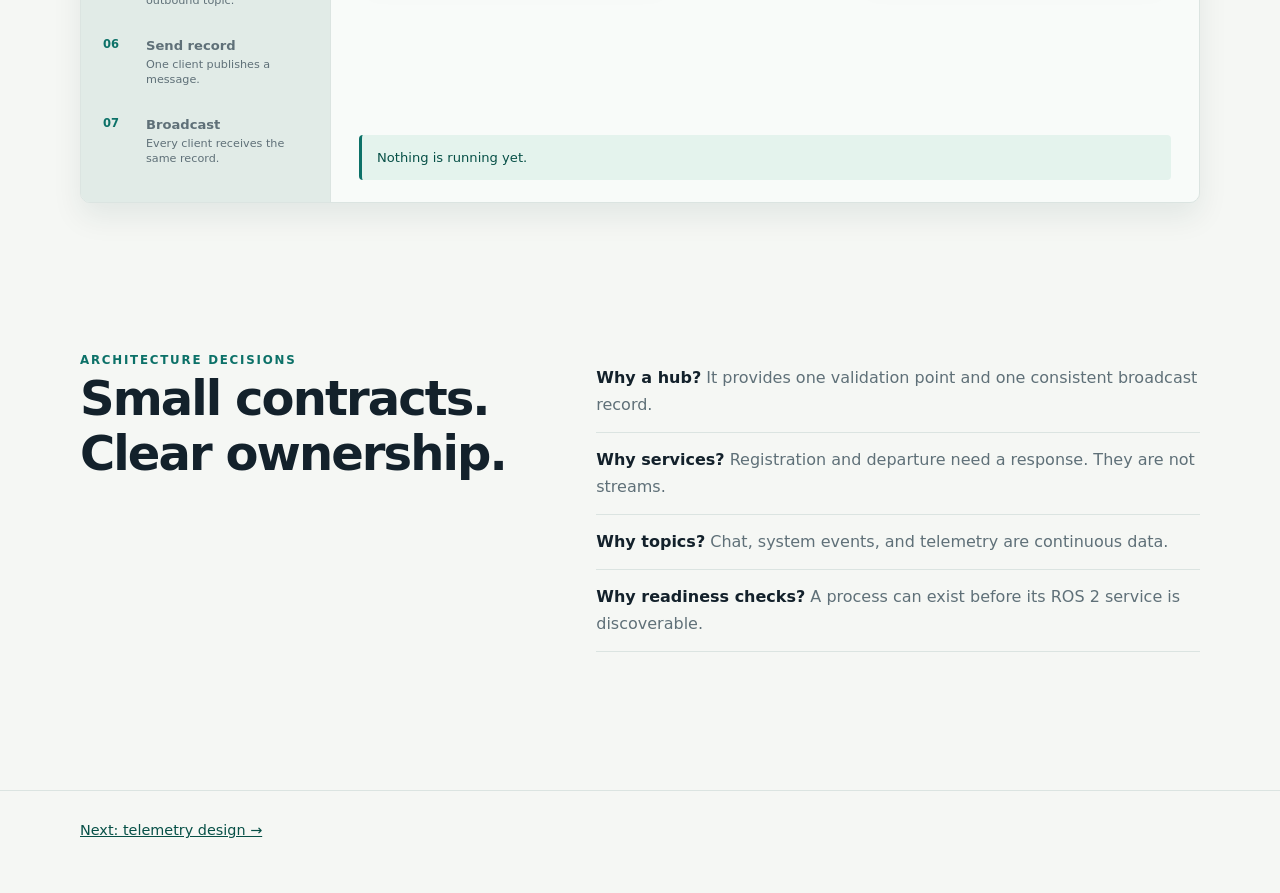
==== commit 527ede61: "Rename Task 1 and Task 2 portfolio views" ====
--- a/site/task1.html
+++ b/site/task1.html
@@ -1,10 +1,10 @@
 <!doctype html>
 <html lang="en">
-<head><meta charset="utf-8"><meta name="viewport" content="width=device-width, initial-scale=1"><title>Task 1 Architecture — Robotics Showcase</title><link rel="stylesheet" href="styles.css"></head>
+<head><meta charset="utf-8"><meta name="viewport" content="width=device-width, initial-scale=1"><title>Task 1: Swarm Communication Network Architecture — Robotics Showcase</title><link rel="stylesheet" href="styles.css"></head>
 <body>
-<header class="topbar"><div class="wrap nav"><a class="brand" href="index.html">ROBOTICS / SHOWCASE</a><nav><a href="index.html#architecture">Architecture</a><a href="telemetry.html">Telemetry</a><a href="https://github.com/BrennanOwYong/robotics_showcase">README</a></nav></div></header>
+<header class="topbar"><div class="wrap nav"><a class="brand" href="index.html">ROBOTICS / SHOWCASE</a><nav><a href="index.html#architecture">Task 1</a><a href="telemetry.html">Task 2</a><a href="https://github.com/BrennanOwYong/robotics_showcase">README</a></nav></div></header>
 <main>
-  <section class="wrap project-hero"><div class="eyebrow">Task 1 / System animation</div><h1>From empty graph<br>to shared state.</h1><p class="lede">Watch the system start, register clients, create topic routes, and deliver one validated record to every terminal.</p><a class="back" href="index.html">← Back to the interactive overview</a></section>
+  <section class="wrap project-hero"><div class="eyebrow">Task 1: Swarm Communication Network Architecture</div><h1>From empty graph<br>to shared state.</h1><p class="lede">Watch the system start, register clients, create topic routes, and deliver one validated record to every terminal.</p><a class="back" href="index.html">← Back to the interactive overview</a></section>
   <section class="wrap section compact-grid"><article class="card"><div class="eyebrow">Problem</div><h2>Keep every terminal informed.</h2><p>Clients need identity, join and leave events, shared messages, active-user counts, and recent history without direct client-to-client coupling.</p></article><article class="card"><div class="eyebrow">Built</div><h2>One owner for shared state.</h2><p>The hub assigns IDs, validates sender ownership, routes records, and publishes one consistent view to all clients.</p></article></section>
   <section class="wrap section" id="system-animation"><div class="section-head"><div><div class="eyebrow">Run the sequence</div><h2>How the system starts and works.</h2></div><p>Play the full lifecycle or select a step. The animated packet represents the control or data record moving through the ROS 2 graph.</p></div>
     <div class="animation-shell" data-animation>
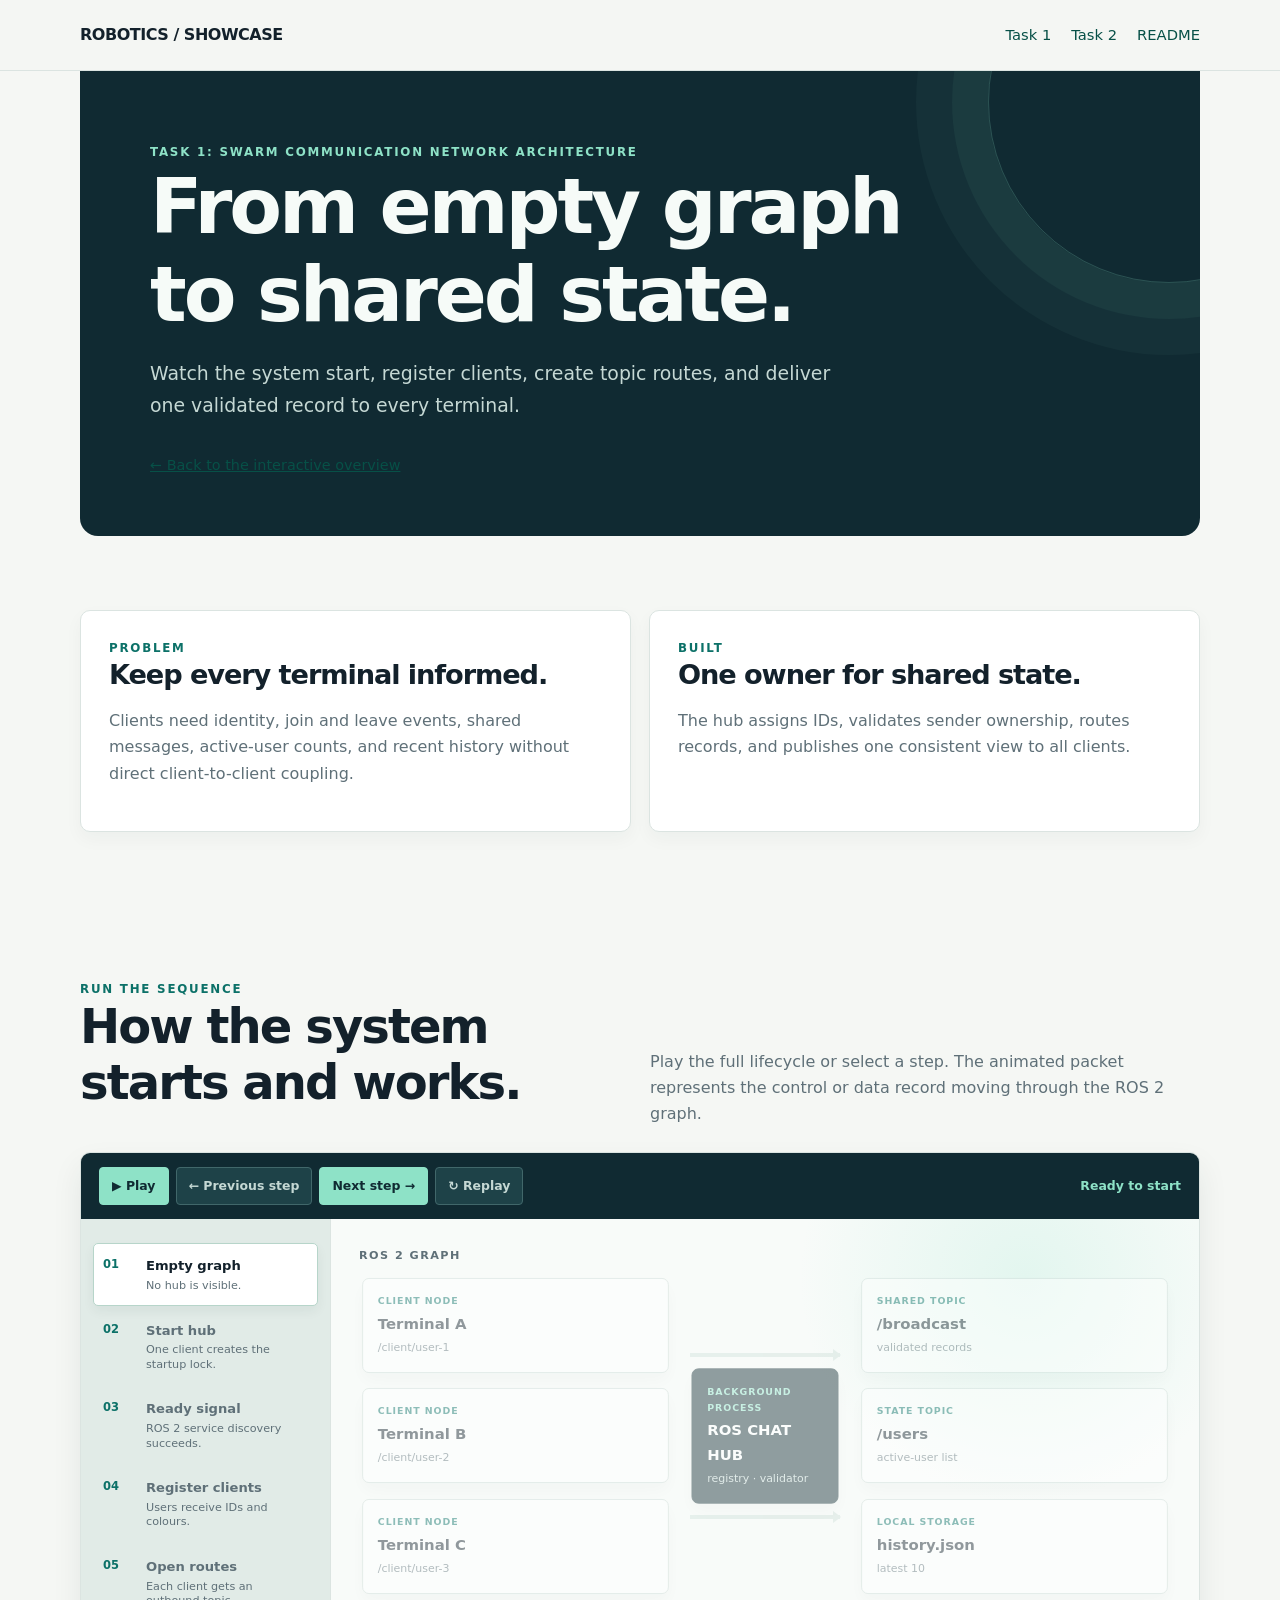
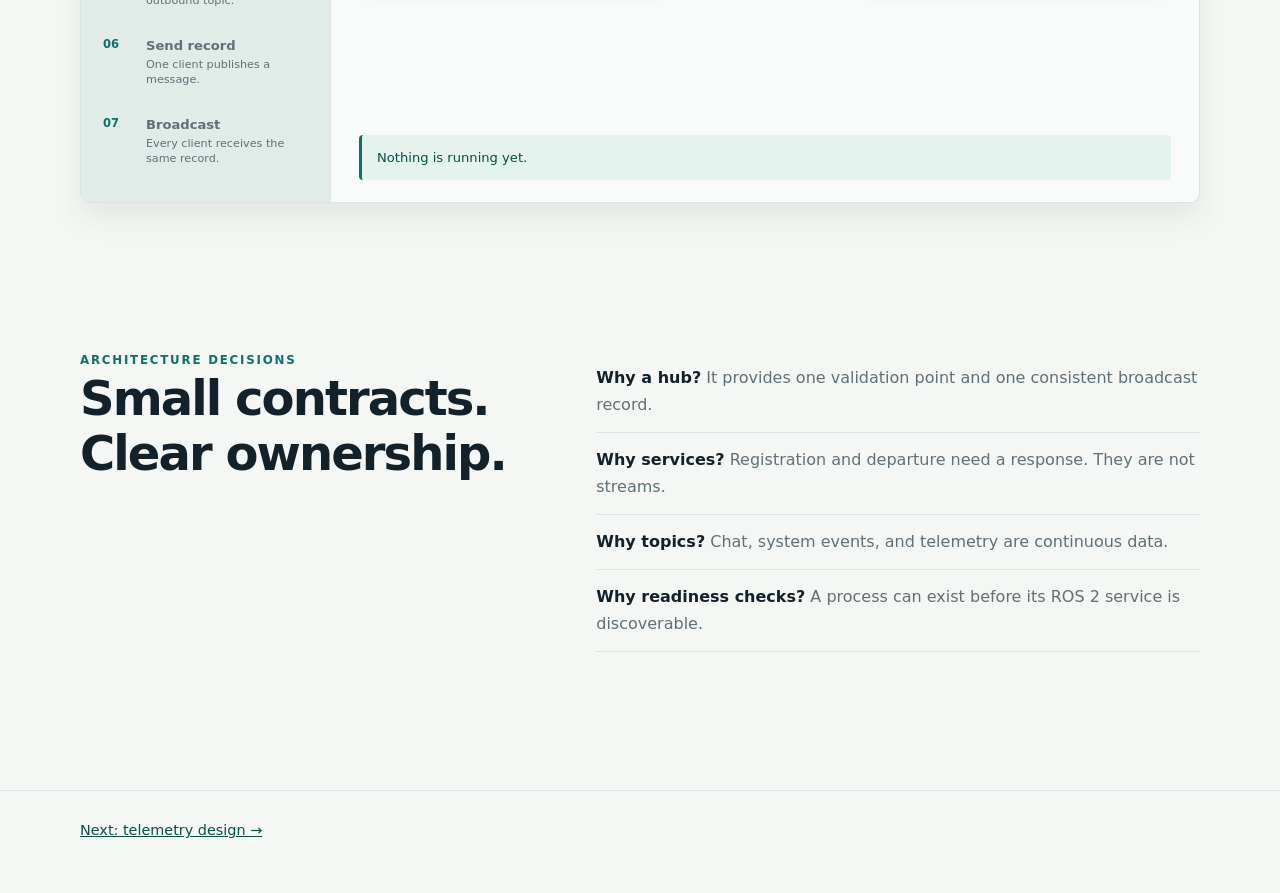
==== commit 0f2b3baf: "Make Task 1 animation controls explicit" ====
--- a/site/task1.html
+++ b/site/task1.html
@@ -8,7 +8,7 @@
   <section class="wrap section compact-grid"><article class="card"><div class="eyebrow">Problem</div><h2>Keep every terminal informed.</h2><p>Clients need identity, join and leave events, shared messages, active-user counts, and recent history without direct client-to-client coupling.</p></article><article class="card"><div class="eyebrow">Built</div><h2>One owner for shared state.</h2><p>The hub assigns IDs, validates sender ownership, routes records, and publishes one consistent view to all clients.</p></article></section>
   <section class="wrap section" id="system-animation"><div class="section-head"><div><div class="eyebrow">Run the sequence</div><h2>How the system starts and works.</h2></div><p>Play the full lifecycle or select a step. The animated packet represents the control or data record moving through the ROS 2 graph.</p></div>
     <div class="animation-shell" data-animation>
-      <div class="animation-toolbar"><div class="animation-buttons"><button class="anim-button primary" type="button" data-action="play">▶ Play</button><button class="anim-button" type="button" data-action="previous">←</button><button class="anim-button" type="button" data-action="next">→</button><button class="anim-button" type="button" data-action="restart">↻ Replay</button></div><span class="animation-status" data-status>Ready to start</span></div>
+      <div class="animation-toolbar"><div class="animation-buttons"><button class="anim-button primary" type="button" data-action="play">▶ Play animation</button><button class="anim-button" type="button" data-action="previous">← Previous step</button><button class="anim-button next-step" type="button" data-action="next">Next step →</button><button class="anim-button" type="button" data-action="restart">↻ Replay</button></div><span class="animation-status" data-status aria-live="polite">Ready to start</span></div>
       <div class="animation-body"><ol class="animation-steps" aria-label="System lifecycle steps"><li><button type="button" data-step="0"><b>01</b><span>Empty graph<small>No hub is visible.</small></span></button></li><li><button type="button" data-step="1"><b>02</b><span>Start hub<small>One client creates the startup lock.</small></span></button></li><li><button type="button" data-step="2"><b>03</b><span>Ready signal<small>ROS 2 service discovery succeeds.</small></span></button></li><li><button type="button" data-step="3"><b>04</b><span>Register clients<small>Users receive IDs and colours.</small></span></button></li><li><button type="button" data-step="4"><b>05</b><span>Open routes<small>Each client gets an outbound topic.</small></span></button></li><li><button type="button" data-step="5"><b>06</b><span>Send record<small>One client publishes a message.</small></span></button></li><li><button type="button" data-step="6"><b>07</b><span>Broadcast<small>Every client receives the same record.</small></span></button></li></ol>
         <div class="animation-scene" data-scene data-step="0"><div class="scene-label">ROS 2 graph</div><div class="scene-grid"><div class="scene-column clients"><div class="anim-node client-a"><small>client node</small><strong>Terminal A</strong><span>/client/user-1</span></div><div class="anim-node client-b"><small>client node</small><strong>Terminal B</strong><span>/client/user-2</span></div><div class="anim-node client-c"><small>client node</small><strong>Terminal C</strong><span>/client/user-3</span></div></div><div class="scene-middle"><div class="route route-in"></div><div class="anim-node anim-hub"><small>background process</small><strong>ROS CHAT HUB</strong><span>registry · validator</span></div><div class="route route-out"></div></div><div class="scene-column outputs"><div class="anim-node output-a"><small>shared topic</small><strong>/broadcast</strong><span>validated records</span></div><div class="anim-node output-b"><small>state topic</small><strong>/users</strong><span>active-user list</span></div><div class="anim-node output-c"><small>local storage</small><strong>history.json</strong><span>latest 10</span></div></div></div><div class="packet" data-packet>message</div><div class="scene-caption" data-caption>Nothing is running yet.</div></div>
       </div>
--- a/site/styles.css
+++ b/site/styles.css
@@ -108,9 +108,9 @@
 .large-architecture { display: grid; grid-template-columns: 1fr 1.2fr 1fr; align-items: center; gap: 24px; padding: 34px; background: #e8efec; border: 1px solid var(--line); border-radius: 10px; }.large-column { display: grid; gap: 14px; }.large-center { display: grid; gap: 14px; align-items: center; }.connector-label { color: var(--muted); text-align: center; font-size: .7rem; text-transform: uppercase; letter-spacing: .08em; }.node.output { border-left: 4px solid var(--accent); }.decision-stack p { margin: 0; padding: 14px 0; color: var(--muted); border-bottom: 1px solid var(--line); }.decision-stack strong { color: var(--ink); }.telemetry-story { max-width: 760px; margin: 0 auto; }.story-step { display: grid; grid-template-columns: 54px 1fr; gap: 18px; align-items: start; padding: 20px 24px; background: #fff; border: 1px solid var(--line); border-radius: 8px; }.story-step h3 { margin: 0 0 4px; }.story-line { width: 2px; height: 28px; margin-left: 27px; background: #a7cec1; }.code-card { margin: 0; background: #15252a; color: #b8d9d0; }
 @media (max-width: 760px) { .flow-diagram { grid-template-columns: 1fr; }.arrow { transform: rotate(90deg); }.diagram-foot, .diagram-caption { flex-direction: column; gap: 6px; }.decision-grid, .compact-grid, .large-architecture { grid-template-columns: 1fr; }.large-architecture { padding: 20px; } }
 .animation-shell { overflow: hidden; background: #eef4f1; border: 1px solid var(--line); border-radius: 10px; box-shadow: 0 14px 30px rgba(16,46,50,.08); }
-.animation-toolbar { display: flex; align-items: center; justify-content: space-between; gap: 16px; padding: 14px 18px; background: #102a32; color: #c5d8d4; }.animation-buttons { display: flex; gap: 7px; }.anim-button { padding: 8px 12px; color: #c5d8d4; background: #1e4248; border: 1px solid #41676a; border-radius: 4px; font: inherit; font-size: .78rem; font-weight: 800; cursor: pointer; }.anim-button:hover, .anim-button.primary { color: #102a32; background: #8ee2c7; border-color: #8ee2c7; }.animation-status { color: #8ee2c7; font-size: .78rem; font-weight: 800; }
+.animation-toolbar { display: flex; align-items: center; justify-content: space-between; gap: 16px; padding: 14px 18px; background: #102a32; color: #c5d8d4; }.animation-buttons { display: flex; flex-wrap: wrap; gap: 7px; }.anim-button { padding: 8px 12px; color: #c5d8d4; background: #1e4248; border: 1px solid #41676a; border-radius: 4px; font: inherit; font-size: .78rem; font-weight: 800; cursor: pointer; }.anim-button:hover, .anim-button.primary, .anim-button.next-step { color: #102a32; background: #8ee2c7; border-color: #8ee2c7; }.animation-status { color: #8ee2c7; font-size: .78rem; font-weight: 800; }
 .animation-body { display: grid; grid-template-columns: 250px 1fr; min-height: 520px; }.animation-steps { display: grid; align-content: center; gap: 2px; margin: 0; padding: 24px 12px; list-style: none; background: #e1ebe7; border-right: 1px solid var(--line); }.animation-steps button { display: grid; grid-template-columns: 35px 1fr; gap: 8px; width: 100%; padding: 11px 9px; color: var(--muted); text-align: left; background: transparent; border: 1px solid transparent; border-radius: 5px; font: inherit; cursor: pointer; }.animation-steps button:hover, .animation-steps button.is-current { color: var(--ink); background: #fff; border-color: #b7d5ca; box-shadow: 0 5px 12px rgba(16,46,50,.06); }.animation-steps b { color: var(--accent); font-size: .72rem; }.animation-steps span { font-weight: 800; font-size: .82rem; }.animation-steps small { display: block; margin-top: 2px; color: var(--muted); font-size: .7rem; font-weight: 400; line-height: 1.3; }
-.animation-scene { position: relative; overflow: hidden; padding: 28px; background: radial-gradient(circle at 80% 10%, rgba(142,226,199,.2), transparent 26%), #f8fbf9; }.scene-label { color: var(--muted); text-transform: uppercase; letter-spacing: .13em; font-size: .7rem; font-weight: 800; }.scene-grid { display: grid; grid-template-columns: 1fr 150px 1fr; align-items: center; gap: 18px; min-height: 340px; }.scene-column { display: grid; gap: 13px; }.scene-middle { display: grid; gap: 10px; align-items: center; }.anim-node { position: relative; z-index: 2; display: flex; flex-direction: column; gap: 3px; min-height: 88px; justify-content: center; padding: 15px; background: #fff; border: 1px solid #cbdad5; border-radius: 7px; box-shadow: 0 8px 18px rgba(16,46,50,.06); opacity: .2; transform: scale(.96); transition: opacity .45s ease, transform .45s ease, border-color .45s ease, box-shadow .45s ease; }.anim-node small { color: var(--accent); text-transform: uppercase; letter-spacing: .1em; font-size: .6rem; font-weight: 800; }.anim-node strong { font-size: .95rem; }.anim-node span { color: var(--muted); font-size: .7rem; }.anim-hub { color: #fff; background: #102a32; border-color: #102a32; }.anim-hub small { color: #8ee2c7; }.anim-hub span { color: #c5d8d4; }.route { position: relative; height: 4px; background: #bed5cd; opacity: .15; transition: opacity .4s ease, background .4s ease; }.route::after { content: ""; position: absolute; top: -4px; right: -1px; border-top: 6px solid transparent; border-bottom: 6px solid transparent; border-left: 8px solid #bed5cd; }
+.animation-scene { position: relative; overflow: hidden; padding: 28px; background: radial-gradient(circle at 80% 10%, rgba(142,226,199,.2), transparent 26%), #f8fbf9; }.scene-label { color: var(--muted); text-transform: uppercase; letter-spacing: .13em; font-size: .7rem; font-weight: 800; }.scene-grid { display: grid; grid-template-columns: 1fr 150px 1fr; align-items: center; gap: 18px; min-height: 340px; }.scene-column { display: grid; gap: 13px; }.scene-middle { display: grid; gap: 10px; align-items: center; }.anim-node { position: relative; z-index: 2; display: flex; flex-direction: column; gap: 3px; min-height: 88px; justify-content: center; padding: 15px; background: #fff; border: 1px solid #cbdad5; border-radius: 7px; box-shadow: 0 8px 18px rgba(16,46,50,.06); opacity: .45; transform: scale(.98); transition: opacity .45s ease, transform .45s ease, border-color .45s ease, box-shadow .45s ease; }.anim-node small { color: var(--accent); text-transform: uppercase; letter-spacing: .1em; font-size: .6rem; font-weight: 800; }.anim-node strong { font-size: .95rem; }.anim-node span { color: var(--muted); font-size: .7rem; }.anim-hub { color: #fff; background: #102a32; border-color: #102a32; }.anim-hub small { color: #8ee2c7; }.anim-hub span { color: #c5d8d4; }.route { position: relative; height: 4px; background: #bed5cd; opacity: .3; transition: opacity .4s ease, background .4s ease; }.route::after { content: ""; position: absolute; top: -4px; right: -1px; border-top: 6px solid transparent; border-bottom: 6px solid transparent; border-left: 8px solid #bed5cd; }
 .scene-caption { position: absolute; right: 28px; bottom: 22px; left: 28px; padding: 12px 15px; color: var(--accent-dark); background: #e4f3ed; border-left: 3px solid var(--accent); border-radius: 4px; font-size: .82rem; }.caption-pop { animation: caption-pop .45s both; }.packet { position: absolute; z-index: 5; top: 50%; left: 24%; display: none; padding: 5px 8px; color: #102a32; background: #f2b84b; border-radius: 4px; font-size: .65rem; font-weight: 900; box-shadow: 0 5px 12px rgba(16,46,50,.2); }
 [data-step="1"] .anim-hub, [data-step="2"] .anim-hub, [data-step="3"] .anim-hub, [data-step="4"] .anim-hub, [data-step="5"] .anim-hub, [data-step="6"] .anim-hub { opacity: 1; transform: scale(1); } [data-step="2"] .route-in, [data-step="3"] .route-in, [data-step="4"] .route-in, [data-step="5"] .route-in, [data-step="6"] .route-in, [data-step="4"] .route-out, [data-step="5"] .route-out, [data-step="6"] .route-out { opacity: 1; background: #8fcabc; }
 [data-step="3"] .anim-node.client-a, [data-step="3"] .anim-node.client-b, [data-step="3"] .anim-node.client-c, [data-step="4"] .anim-node.client-a, [data-step="4"] .anim-node.client-b, [data-step="4"] .anim-node.client-c, [data-step="5"] .anim-node.client-a, [data-step="5"] .anim-node.client-b, [data-step="5"] .anim-node.client-c, [data-step="6"] .anim-node.client-a, [data-step="6"] .anim-node.client-b, [data-step="6"] .anim-node.client-c { opacity: 1; transform: scale(1); } [data-step="6"] .anim-node.output-a, [data-step="6"] .anim-node.output-b, [data-step="6"] .anim-node.output-c { opacity: 1; transform: scale(1); border-color: #8fcabc; box-shadow: 0 0 0 5px rgba(142,226,199,.16), 0 8px 18px rgba(16,46,50,.06); } [data-step="5"] .client-a { border-color: #f2b84b; box-shadow: 0 0 0 5px rgba(242,184,75,.18); } [data-step="5"] .packet { display: block; animation: packet-hub 1s both; } [data-step="6"] .packet { display: block; animation: packet-broadcast 1.15s both; }
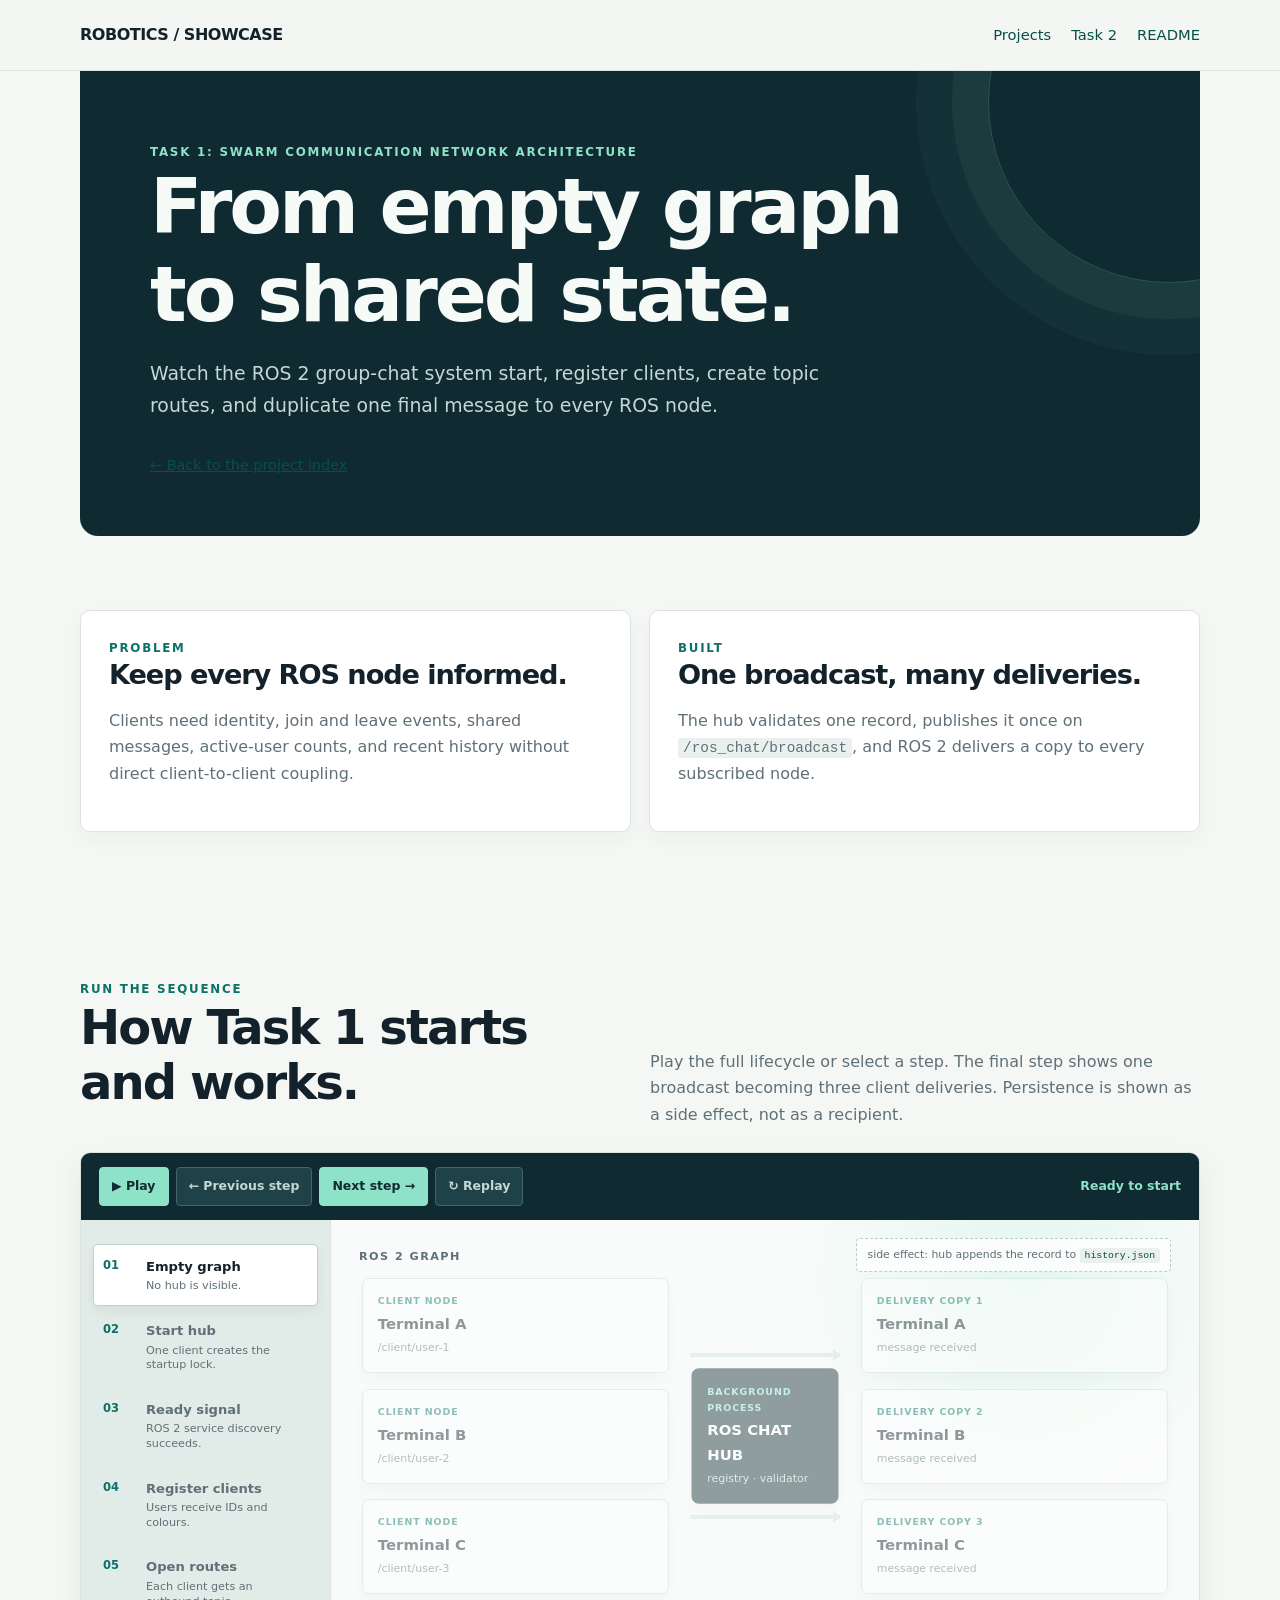
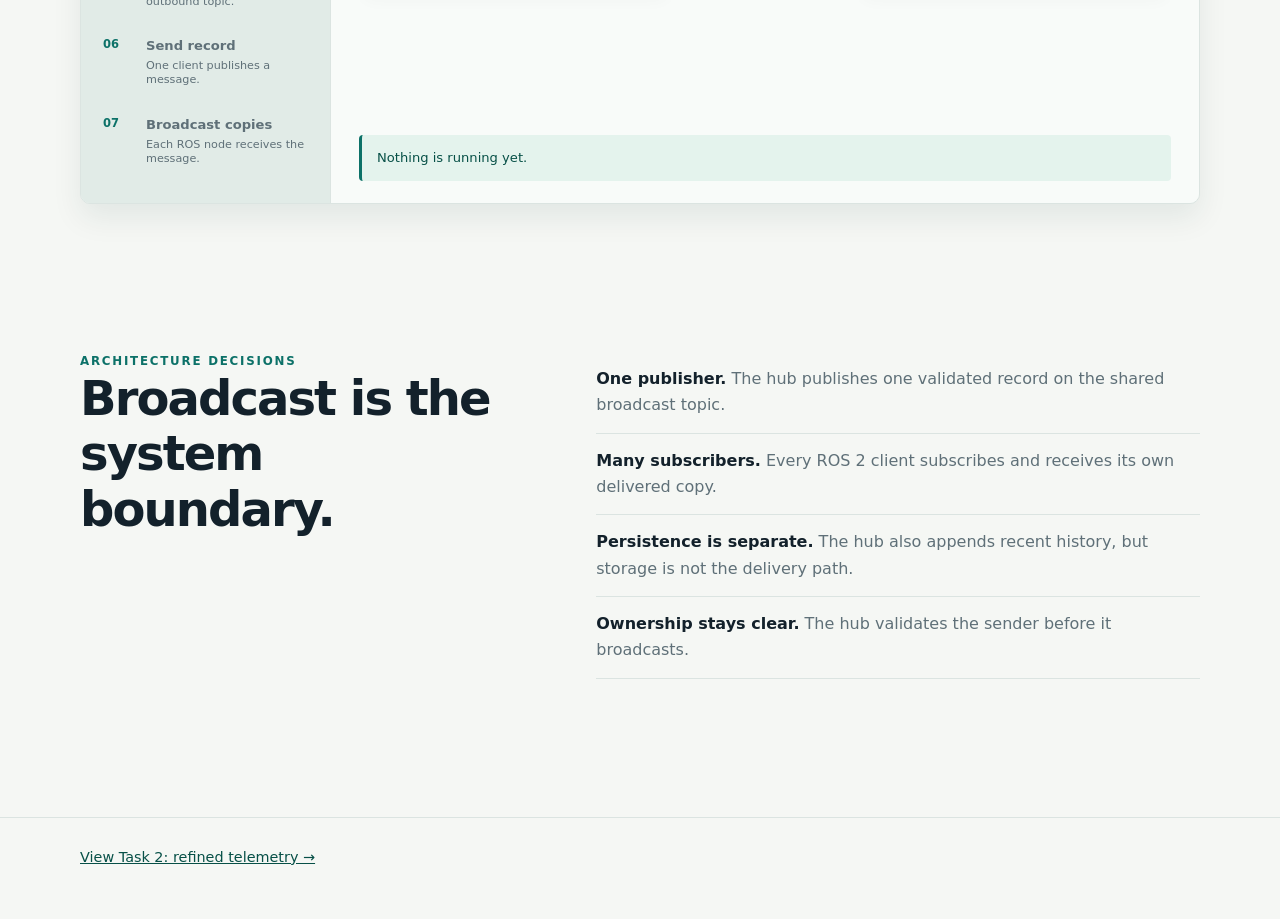
==== commit 36e60167: "Separate Task 1 and Task 2 portfolio projects" ====
--- a/site/task1.html
+++ b/site/task1.html
@@ -2,18 +2,18 @@
 <html lang="en">
 <head><meta charset="utf-8"><meta name="viewport" content="width=device-width, initial-scale=1"><title>Task 1: Swarm Communication Network Architecture — Robotics Showcase</title><link rel="stylesheet" href="styles.css"></head>
 <body>
-<header class="topbar"><div class="wrap nav"><a class="brand" href="index.html">ROBOTICS / SHOWCASE</a><nav><a href="index.html#architecture">Task 1</a><a href="telemetry.html">Task 2</a><a href="https://github.com/BrennanOwYong/robotics_showcase">README</a></nav></div></header>
+<header class="topbar"><div class="wrap nav"><a class="brand" href="index.html">ROBOTICS / SHOWCASE</a><nav><a href="index.html#projects">Projects</a><a href="telemetry.html">Task 2</a><a href="https://github.com/BrennanOwYong/robotics_showcase">README</a></nav></div></header>
 <main>
-  <section class="wrap project-hero"><div class="eyebrow">Task 1: Swarm Communication Network Architecture</div><h1>From empty graph<br>to shared state.</h1><p class="lede">Watch the system start, register clients, create topic routes, and deliver one validated record to every terminal.</p><a class="back" href="index.html">← Back to the interactive overview</a></section>
-  <section class="wrap section compact-grid"><article class="card"><div class="eyebrow">Problem</div><h2>Keep every terminal informed.</h2><p>Clients need identity, join and leave events, shared messages, active-user counts, and recent history without direct client-to-client coupling.</p></article><article class="card"><div class="eyebrow">Built</div><h2>One owner for shared state.</h2><p>The hub assigns IDs, validates sender ownership, routes records, and publishes one consistent view to all clients.</p></article></section>
-  <section class="wrap section" id="system-animation"><div class="section-head"><div><div class="eyebrow">Run the sequence</div><h2>How the system starts and works.</h2></div><p>Play the full lifecycle or select a step. The animated packet represents the control or data record moving through the ROS 2 graph.</p></div>
+  <section class="wrap project-hero"><div class="eyebrow">Task 1: Swarm Communication Network Architecture</div><h1>From empty graph<br>to shared state.</h1><p class="lede">Watch the ROS 2 group-chat system start, register clients, create topic routes, and duplicate one final message to every ROS node.</p><a class="back" href="index.html">← Back to the project index</a></section>
+  <section class="wrap section compact-grid"><article class="card"><div class="eyebrow">Problem</div><h2>Keep every ROS node informed.</h2><p>Clients need identity, join and leave events, shared messages, active-user counts, and recent history without direct client-to-client coupling.</p></article><article class="card"><div class="eyebrow">Built</div><h2>One broadcast, many deliveries.</h2><p>The hub validates one record, publishes it once on <code>/ros_chat/broadcast</code>, and ROS 2 delivers a copy to every subscribed node.</p></article></section>
+  <section class="wrap section" id="system-animation"><div class="section-head"><div><div class="eyebrow">Run the sequence</div><h2>How Task 1 starts and works.</h2></div><p>Play the full lifecycle or select a step. The final step shows one broadcast becoming three client deliveries. Persistence is shown as a side effect, not as a recipient.</p></div>
     <div class="animation-shell" data-animation>
       <div class="animation-toolbar"><div class="animation-buttons"><button class="anim-button primary" type="button" data-action="play">▶ Play animation</button><button class="anim-button" type="button" data-action="previous">← Previous step</button><button class="anim-button next-step" type="button" data-action="next">Next step →</button><button class="anim-button" type="button" data-action="restart">↻ Replay</button></div><span class="animation-status" data-status aria-live="polite">Ready to start</span></div>
-      <div class="animation-body"><ol class="animation-steps" aria-label="System lifecycle steps"><li><button type="button" data-step="0"><b>01</b><span>Empty graph<small>No hub is visible.</small></span></button></li><li><button type="button" data-step="1"><b>02</b><span>Start hub<small>One client creates the startup lock.</small></span></button></li><li><button type="button" data-step="2"><b>03</b><span>Ready signal<small>ROS 2 service discovery succeeds.</small></span></button></li><li><button type="button" data-step="3"><b>04</b><span>Register clients<small>Users receive IDs and colours.</small></span></button></li><li><button type="button" data-step="4"><b>05</b><span>Open routes<small>Each client gets an outbound topic.</small></span></button></li><li><button type="button" data-step="5"><b>06</b><span>Send record<small>One client publishes a message.</small></span></button></li><li><button type="button" data-step="6"><b>07</b><span>Broadcast<small>Every client receives the same record.</small></span></button></li></ol>
-        <div class="animation-scene" data-scene data-step="0"><div class="scene-label">ROS 2 graph</div><div class="scene-grid"><div class="scene-column clients"><div class="anim-node client-a"><small>client node</small><strong>Terminal A</strong><span>/client/user-1</span></div><div class="anim-node client-b"><small>client node</small><strong>Terminal B</strong><span>/client/user-2</span></div><div class="anim-node client-c"><small>client node</small><strong>Terminal C</strong><span>/client/user-3</span></div></div><div class="scene-middle"><div class="route route-in"></div><div class="anim-node anim-hub"><small>background process</small><strong>ROS CHAT HUB</strong><span>registry · validator</span></div><div class="route route-out"></div></div><div class="scene-column outputs"><div class="anim-node output-a"><small>shared topic</small><strong>/broadcast</strong><span>validated records</span></div><div class="anim-node output-b"><small>state topic</small><strong>/users</strong><span>active-user list</span></div><div class="anim-node output-c"><small>local storage</small><strong>history.json</strong><span>latest 10</span></div></div></div><div class="packet" data-packet>message</div><div class="scene-caption" data-caption>Nothing is running yet.</div></div>
+      <div class="animation-body"><ol class="animation-steps" aria-label="System lifecycle steps"><li><button type="button" data-step="0"><b>01</b><span>Empty graph<small>No hub is visible.</small></span></button></li><li><button type="button" data-step="1"><b>02</b><span>Start hub<small>One client creates the startup lock.</small></span></button></li><li><button type="button" data-step="2"><b>03</b><span>Ready signal<small>ROS 2 service discovery succeeds.</small></span></button></li><li><button type="button" data-step="3"><b>04</b><span>Register clients<small>Users receive IDs and colours.</small></span></button></li><li><button type="button" data-step="4"><b>05</b><span>Open routes<small>Each client gets an outbound topic.</small></span></button></li><li><button type="button" data-step="5"><b>06</b><span>Send record<small>One client publishes a message.</small></span></button></li><li><button type="button" data-step="6"><b>07</b><span>Broadcast copies<small>Each ROS node receives the message.</small></span></button></li></ol>
+        <div class="animation-scene" data-scene data-step="0"><div class="scene-label">ROS 2 graph</div><div class="scene-grid"><div class="scene-column clients"><div class="anim-node client-a"><small>client node</small><strong>Terminal A</strong><span>/client/user-1</span></div><div class="anim-node client-b"><small>client node</small><strong>Terminal B</strong><span>/client/user-2</span></div><div class="anim-node client-c"><small>client node</small><strong>Terminal C</strong><span>/client/user-3</span></div></div><div class="scene-middle"><div class="route route-in"></div><div class="anim-node anim-hub"><small>background process</small><strong>ROS CHAT HUB</strong><span>registry · validator</span></div><div class="route route-out"></div></div><div class="scene-column outputs"><div class="anim-node output-a"><small>delivery copy 1</small><strong>Terminal A</strong><span>message received</span></div><div class="anim-node output-b"><small>delivery copy 2</small><strong>Terminal B</strong><span>message received</span></div><div class="anim-node output-c"><small>delivery copy 3</small><strong>Terminal C</strong><span>message received</span></div></div></div><div class="packet" data-packet>message</div><div class="persistence-note">side effect: hub appends the record to <code>history.json</code></div><div class="scene-caption" data-caption>Nothing is running yet.</div></div>
       </div>
     </div>
   </section>
-  <section class="wrap section split"><div><div class="eyebrow">Architecture decisions</div><h2>Small contracts. Clear ownership.</h2></div><div class="decision-stack"><p><strong>Why a hub?</strong> It provides one validation point and one consistent broadcast record.</p><p><strong>Why services?</strong> Registration and departure need a response. They are not streams.</p><p><strong>Why topics?</strong> Chat, system events, and telemetry are continuous data.</p><p><strong>Why readiness checks?</strong> A process can exist before its ROS 2 service is discoverable.</p></div></section>
-</main><footer class="site-footer"><div class="wrap"><a href="telemetry.html">Next: telemetry design →</a></div></footer><script src="app.js"></script>
+  <section class="wrap section split"><div><div class="eyebrow">Architecture decisions</div><h2>Broadcast is the system boundary.</h2></div><div class="decision-stack"><p><strong>One publisher.</strong> The hub publishes one validated record on the shared broadcast topic.</p><p><strong>Many subscribers.</strong> Every ROS 2 client subscribes and receives its own delivered copy.</p><p><strong>Persistence is separate.</strong> The hub also appends recent history, but storage is not the delivery path.</p><p><strong>Ownership stays clear.</strong> The hub validates the sender before it broadcasts.</p></div></section>
+</main><footer class="site-footer"><div class="wrap"><a href="telemetry.html">View Task 2: refined telemetry →</a></div></footer><script src="app.js"></script>
 </body></html>
--- a/site/styles.css
+++ b/site/styles.css
@@ -102,17 +102,19 @@
 .node.hub { color: #fff; background: #102a32; border-color: #102a32; }.node.hub small { color: #8ee2c7; }.node.hub span { color: #c5d8d4; }
 .arrow { color: var(--accent-dark); text-align: center; font-size: 1.5rem; font-weight: 800; }.arrow span { display: block; color: var(--muted); font-size: .64rem; text-transform: uppercase; letter-spacing: .08em; }
 .compact-grid { display: grid; grid-template-columns: 1fr 1fr; gap: 18px; }.compact-grid h2 { font-size: 1.7rem; }.inline-link { display: inline-block; margin-top: 12px; font-weight: 800; text-decoration: none; }
+.project-pair { display: grid; grid-template-columns: 1fr 1fr; gap: 20px; }.project-panel { position: relative; overflow: hidden; min-height: 360px; padding: 34px; border-radius: 12px; border: 1px solid var(--line); }.project-panel::after { content: ""; position: absolute; right: -90px; bottom: -110px; width: 260px; height: 260px; border: 1px solid rgba(255,255,255,.25); border-radius: 50%; box-shadow: 0 0 0 28px rgba(255,255,255,.05), 0 0 0 56px rgba(255,255,255,.04); }.task-panel { color: #f6fbf8; background: #102a32; }.telemetry-panel { color: #13212b; background: #dcebe5; }.project-panel .eyebrow { color: #8ee2c7; }.telemetry-panel .eyebrow { color: var(--accent-dark); }.project-panel h2 { position: relative; z-index: 1; max-width: 440px; font-size: clamp(1.8rem, 3vw, 2.8rem); }.project-panel p { position: relative; z-index: 1; max-width: 450px; color: #c5d8d4; }.telemetry-panel p { color: var(--muted); }.project-number { position: relative; z-index: 1; margin-bottom: 26px; font-size: .8rem; font-weight: 900; letter-spacing: .14em; }.project-points { position: relative; z-index: 1; display: flex; flex-wrap: wrap; gap: 7px; margin: 20px 0 28px; }.project-points span { padding: 5px 9px; color: #bce9db; background: rgba(255,255,255,.1); border: 1px solid rgba(188,233,219,.25); border-radius: 999px; font-size: .74rem; font-weight: 800; }.telemetry-panel .project-points span { color: var(--accent-dark); background: rgba(255,255,255,.45); border-color: rgba(7,80,71,.16); }.project-panel .button { position: relative; z-index: 1; }.telemetry-panel .button { color: #fff; background: var(--accent-dark); }
 .decision-grid { display: grid; grid-template-columns: 1fr 1fr; gap: 16px; }.decision { padding: 20px; border-top: 2px solid var(--accent); background: #fff; }.decision span, .story-step > span { color: var(--accent); font-size: .75rem; font-weight: 900; letter-spacing: .1em; }.decision h3 { margin: 8px 0 6px; font-size: 1.05rem; }.decision p, .story-step p { margin: 0; color: var(--muted); font-size: .92rem; }
 .telemetry-section { padding-top: 42px; }.telemetry-console { overflow: hidden; margin: 24px 0 10px; color: #d9ebe6; background: #15252a; border-radius: 9px; box-shadow: 0 12px 28px rgba(16,46,50,.15); }.console-head { display: flex; align-items: center; gap: 14px; padding: 13px 18px; background: #1e353b; font-size: .78rem; }.console-head i { display: inline-block; width: 8px; height: 8px; margin-right: 4px; background: #ef6b5b; border-radius: 50%; }.console-head i:nth-child(2) { background: #f2b84b; }.console-head i:nth-child(3) { background: #77d6a9; }.console-state { margin-left: auto; color: #8aa7a1; }.console-body { padding: 22px; }.event-buttons { display: flex; flex-wrap: wrap; gap: 8px; }.event-buttons button { padding: 8px 10px; color: #b8d9d0; background: transparent; border: 1px solid #45625f; border-radius: 4px; font: inherit; font-size: .72rem; font-weight: 800; cursor: pointer; }.event-buttons button:hover, .event-buttons button.is-selected { color: #15252a; background: #8ee2c7; }.console-body pre { margin: 22px 0; padding: 0; color: #b8d9d0; background: transparent; }.console-result { display: flex; align-items: center; gap: 9px; color: #8ee2c7; font-size: .82rem; }.pulse { width: 7px; height: 7px; background: #8ee2c7; border-radius: 50%; box-shadow: 0 0 0 5px rgba(142,226,199,.14); }
 .project-hero { position: relative; isolation: isolate; overflow: hidden; padding: 72px 70px 58px; max-width: var(--max); color: #f6fbf8; background: #102a32; border-radius: 0 0 18px 18px; }.project-hero::after { content: ""; position: absolute; z-index: -1; width: 360px; height: 360px; right: -150px; top: -150px; border: 1px solid rgba(142,226,199,.22); border-radius: 50%; box-shadow: 0 0 0 36px rgba(142,226,199,.05), 0 0 0 72px rgba(142,226,199,.04); }.project-hero .eyebrow { color: #8ee2c7; }.project-hero .lede { color: #c5d8d4; }.project-hero h1 { font-size: clamp(2.6rem, 6vw, 4.8rem); }
 .large-architecture { display: grid; grid-template-columns: 1fr 1.2fr 1fr; align-items: center; gap: 24px; padding: 34px; background: #e8efec; border: 1px solid var(--line); border-radius: 10px; }.large-column { display: grid; gap: 14px; }.large-center { display: grid; gap: 14px; align-items: center; }.connector-label { color: var(--muted); text-align: center; font-size: .7rem; text-transform: uppercase; letter-spacing: .08em; }.node.output { border-left: 4px solid var(--accent); }.decision-stack p { margin: 0; padding: 14px 0; color: var(--muted); border-bottom: 1px solid var(--line); }.decision-stack strong { color: var(--ink); }.telemetry-story { max-width: 760px; margin: 0 auto; }.story-step { display: grid; grid-template-columns: 54px 1fr; gap: 18px; align-items: start; padding: 20px 24px; background: #fff; border: 1px solid var(--line); border-radius: 8px; }.story-step h3 { margin: 0 0 4px; }.story-line { width: 2px; height: 28px; margin-left: 27px; background: #a7cec1; }.code-card { margin: 0; background: #15252a; color: #b8d9d0; }
-@media (max-width: 760px) { .flow-diagram { grid-template-columns: 1fr; }.arrow { transform: rotate(90deg); }.diagram-foot, .diagram-caption { flex-direction: column; gap: 6px; }.decision-grid, .compact-grid, .large-architecture { grid-template-columns: 1fr; }.large-architecture { padding: 20px; } }
+@media (max-width: 760px) { .flow-diagram { grid-template-columns: 1fr; }.arrow { transform: rotate(90deg); }.diagram-foot, .diagram-caption { flex-direction: column; gap: 6px; }.decision-grid, .compact-grid, .project-pair, .large-architecture { grid-template-columns: 1fr; }.large-architecture { padding: 20px; }.project-panel { min-height: 0; padding: 26px; } }
 .animation-shell { overflow: hidden; background: #eef4f1; border: 1px solid var(--line); border-radius: 10px; box-shadow: 0 14px 30px rgba(16,46,50,.08); }
 .animation-toolbar { display: flex; align-items: center; justify-content: space-between; gap: 16px; padding: 14px 18px; background: #102a32; color: #c5d8d4; }.animation-buttons { display: flex; flex-wrap: wrap; gap: 7px; }.anim-button { padding: 8px 12px; color: #c5d8d4; background: #1e4248; border: 1px solid #41676a; border-radius: 4px; font: inherit; font-size: .78rem; font-weight: 800; cursor: pointer; }.anim-button:hover, .anim-button.primary, .anim-button.next-step { color: #102a32; background: #8ee2c7; border-color: #8ee2c7; }.animation-status { color: #8ee2c7; font-size: .78rem; font-weight: 800; }
 .animation-body { display: grid; grid-template-columns: 250px 1fr; min-height: 520px; }.animation-steps { display: grid; align-content: center; gap: 2px; margin: 0; padding: 24px 12px; list-style: none; background: #e1ebe7; border-right: 1px solid var(--line); }.animation-steps button { display: grid; grid-template-columns: 35px 1fr; gap: 8px; width: 100%; padding: 11px 9px; color: var(--muted); text-align: left; background: transparent; border: 1px solid transparent; border-radius: 5px; font: inherit; cursor: pointer; }.animation-steps button:hover, .animation-steps button.is-current { color: var(--ink); background: #fff; border-color: #b7d5ca; box-shadow: 0 5px 12px rgba(16,46,50,.06); }.animation-steps b { color: var(--accent); font-size: .72rem; }.animation-steps span { font-weight: 800; font-size: .82rem; }.animation-steps small { display: block; margin-top: 2px; color: var(--muted); font-size: .7rem; font-weight: 400; line-height: 1.3; }
 .animation-scene { position: relative; overflow: hidden; padding: 28px; background: radial-gradient(circle at 80% 10%, rgba(142,226,199,.2), transparent 26%), #f8fbf9; }.scene-label { color: var(--muted); text-transform: uppercase; letter-spacing: .13em; font-size: .7rem; font-weight: 800; }.scene-grid { display: grid; grid-template-columns: 1fr 150px 1fr; align-items: center; gap: 18px; min-height: 340px; }.scene-column { display: grid; gap: 13px; }.scene-middle { display: grid; gap: 10px; align-items: center; }.anim-node { position: relative; z-index: 2; display: flex; flex-direction: column; gap: 3px; min-height: 88px; justify-content: center; padding: 15px; background: #fff; border: 1px solid #cbdad5; border-radius: 7px; box-shadow: 0 8px 18px rgba(16,46,50,.06); opacity: .45; transform: scale(.98); transition: opacity .45s ease, transform .45s ease, border-color .45s ease, box-shadow .45s ease; }.anim-node small { color: var(--accent); text-transform: uppercase; letter-spacing: .1em; font-size: .6rem; font-weight: 800; }.anim-node strong { font-size: .95rem; }.anim-node span { color: var(--muted); font-size: .7rem; }.anim-hub { color: #fff; background: #102a32; border-color: #102a32; }.anim-hub small { color: #8ee2c7; }.anim-hub span { color: #c5d8d4; }.route { position: relative; height: 4px; background: #bed5cd; opacity: .3; transition: opacity .4s ease, background .4s ease; }.route::after { content: ""; position: absolute; top: -4px; right: -1px; border-top: 6px solid transparent; border-bottom: 6px solid transparent; border-left: 8px solid #bed5cd; }
 .scene-caption { position: absolute; right: 28px; bottom: 22px; left: 28px; padding: 12px 15px; color: var(--accent-dark); background: #e4f3ed; border-left: 3px solid var(--accent); border-radius: 4px; font-size: .82rem; }.caption-pop { animation: caption-pop .45s both; }.packet { position: absolute; z-index: 5; top: 50%; left: 24%; display: none; padding: 5px 8px; color: #102a32; background: #f2b84b; border-radius: 4px; font-size: .65rem; font-weight: 900; box-shadow: 0 5px 12px rgba(16,46,50,.2); }
+.persistence-note { position: absolute; top: 18px; right: 28px; padding: 7px 10px; color: var(--muted); background: rgba(255,255,255,.78); border: 1px dashed #b8cec6; border-radius: 4px; font-size: .68rem; }.persistence-note code { color: var(--accent-dark); }
 [data-step="1"] .anim-hub, [data-step="2"] .anim-hub, [data-step="3"] .anim-hub, [data-step="4"] .anim-hub, [data-step="5"] .anim-hub, [data-step="6"] .anim-hub { opacity: 1; transform: scale(1); } [data-step="2"] .route-in, [data-step="3"] .route-in, [data-step="4"] .route-in, [data-step="5"] .route-in, [data-step="6"] .route-in, [data-step="4"] .route-out, [data-step="5"] .route-out, [data-step="6"] .route-out { opacity: 1; background: #8fcabc; }
-[data-step="3"] .anim-node.client-a, [data-step="3"] .anim-node.client-b, [data-step="3"] .anim-node.client-c, [data-step="4"] .anim-node.client-a, [data-step="4"] .anim-node.client-b, [data-step="4"] .anim-node.client-c, [data-step="5"] .anim-node.client-a, [data-step="5"] .anim-node.client-b, [data-step="5"] .anim-node.client-c, [data-step="6"] .anim-node.client-a, [data-step="6"] .anim-node.client-b, [data-step="6"] .anim-node.client-c { opacity: 1; transform: scale(1); } [data-step="6"] .anim-node.output-a, [data-step="6"] .anim-node.output-b, [data-step="6"] .anim-node.output-c { opacity: 1; transform: scale(1); border-color: #8fcabc; box-shadow: 0 0 0 5px rgba(142,226,199,.16), 0 8px 18px rgba(16,46,50,.06); } [data-step="5"] .client-a { border-color: #f2b84b; box-shadow: 0 0 0 5px rgba(242,184,75,.18); } [data-step="5"] .packet { display: block; animation: packet-hub 1s both; } [data-step="6"] .packet { display: block; animation: packet-broadcast 1.15s both; }
-@keyframes packet-hub { from { left: 22%; opacity: 0; } 15% { opacity: 1; } to { left: 48%; opacity: 1; } } @keyframes packet-broadcast { from { left: 49%; opacity: 0; } 15% { opacity: 1; } to { left: 78%; opacity: 1; } } @keyframes caption-pop { from { opacity: .2; transform: translateY(7px); } to { opacity: 1; transform: translateY(0); } }
+[data-step="3"] .anim-node.client-a, [data-step="3"] .anim-node.client-b, [data-step="3"] .anim-node.client-c, [data-step="4"] .anim-node.client-a, [data-step="4"] .anim-node.client-b, [data-step="4"] .anim-node.client-c, [data-step="5"] .anim-node.client-a, [data-step="5"] .anim-node.client-b, [data-step="5"] .anim-node.client-c, [data-step="6"] .anim-node.client-a, [data-step="6"] .anim-node.client-b, [data-step="6"] .anim-node.client-c { opacity: 1; transform: scale(1); } [data-step="6"] .anim-node.output-a, [data-step="6"] .anim-node.output-b, [data-step="6"] .anim-node.output-c { opacity: 1; transform: scale(1); border-color: #8fcabc; box-shadow: 0 0 0 5px rgba(142,226,199,.16), 0 8px 18px rgba(16,46,50,.06); } [data-step="5"] .client-a { border-color: #f2b84b; box-shadow: 0 0 0 5px rgba(242,184,75,.18); } [data-step="5"] .packet { display: block; animation: packet-hub 1s both; } [data-step="6"] .packet { display: block; animation: packet-broadcast 1.15s both; } [data-step="6"] .packet::before, [data-step="6"] .packet::after { content: "message"; position: absolute; left: 0; padding: 5px 8px; color: #102a32; background: #f2b84b; border-radius: 4px; box-shadow: 0 5px 12px rgba(16,46,50,.2); } [data-step="6"] .packet::before { top: -42px; animation: packet-copy .8s .15s both; } [data-step="6"] .packet::after { top: 42px; animation: packet-copy .8s .3s both; }
+@keyframes packet-hub { from { left: 22%; opacity: 0; } 15% { opacity: 1; } to { left: 48%; opacity: 1; } } @keyframes packet-broadcast { from { left: 49%; opacity: 0; } 15% { opacity: 1; } to { left: 78%; opacity: 1; } } @keyframes packet-copy { from { opacity: 0; transform: translateX(-8px); } to { opacity: 1; transform: translateX(0); } } @keyframes caption-pop { from { opacity: .2; transform: translateY(7px); } to { opacity: 1; transform: translateY(0); } }
 @media (max-width: 760px) { .animation-toolbar { align-items: flex-start; flex-direction: column; }.animation-body { grid-template-columns: 1fr; }.animation-steps { grid-template-columns: 1fr 1fr; border-right: 0; border-bottom: 1px solid var(--line); }.animation-scene { min-height: 620px; }.scene-grid { grid-template-columns: 1fr; min-height: 470px; }.scene-middle { order: -1; }.route { width: 4px; height: 24px; margin: 0 auto; }.route::after { top: auto; right: -4px; bottom: -6px; border-top: 8px solid #bed5cd; border-right: 6px solid transparent; border-bottom: 0; border-left: 6px solid transparent; }.packet { top: 45%; left: 47%; }.scene-caption { right: 16px; bottom: 16px; left: 16px; } }
